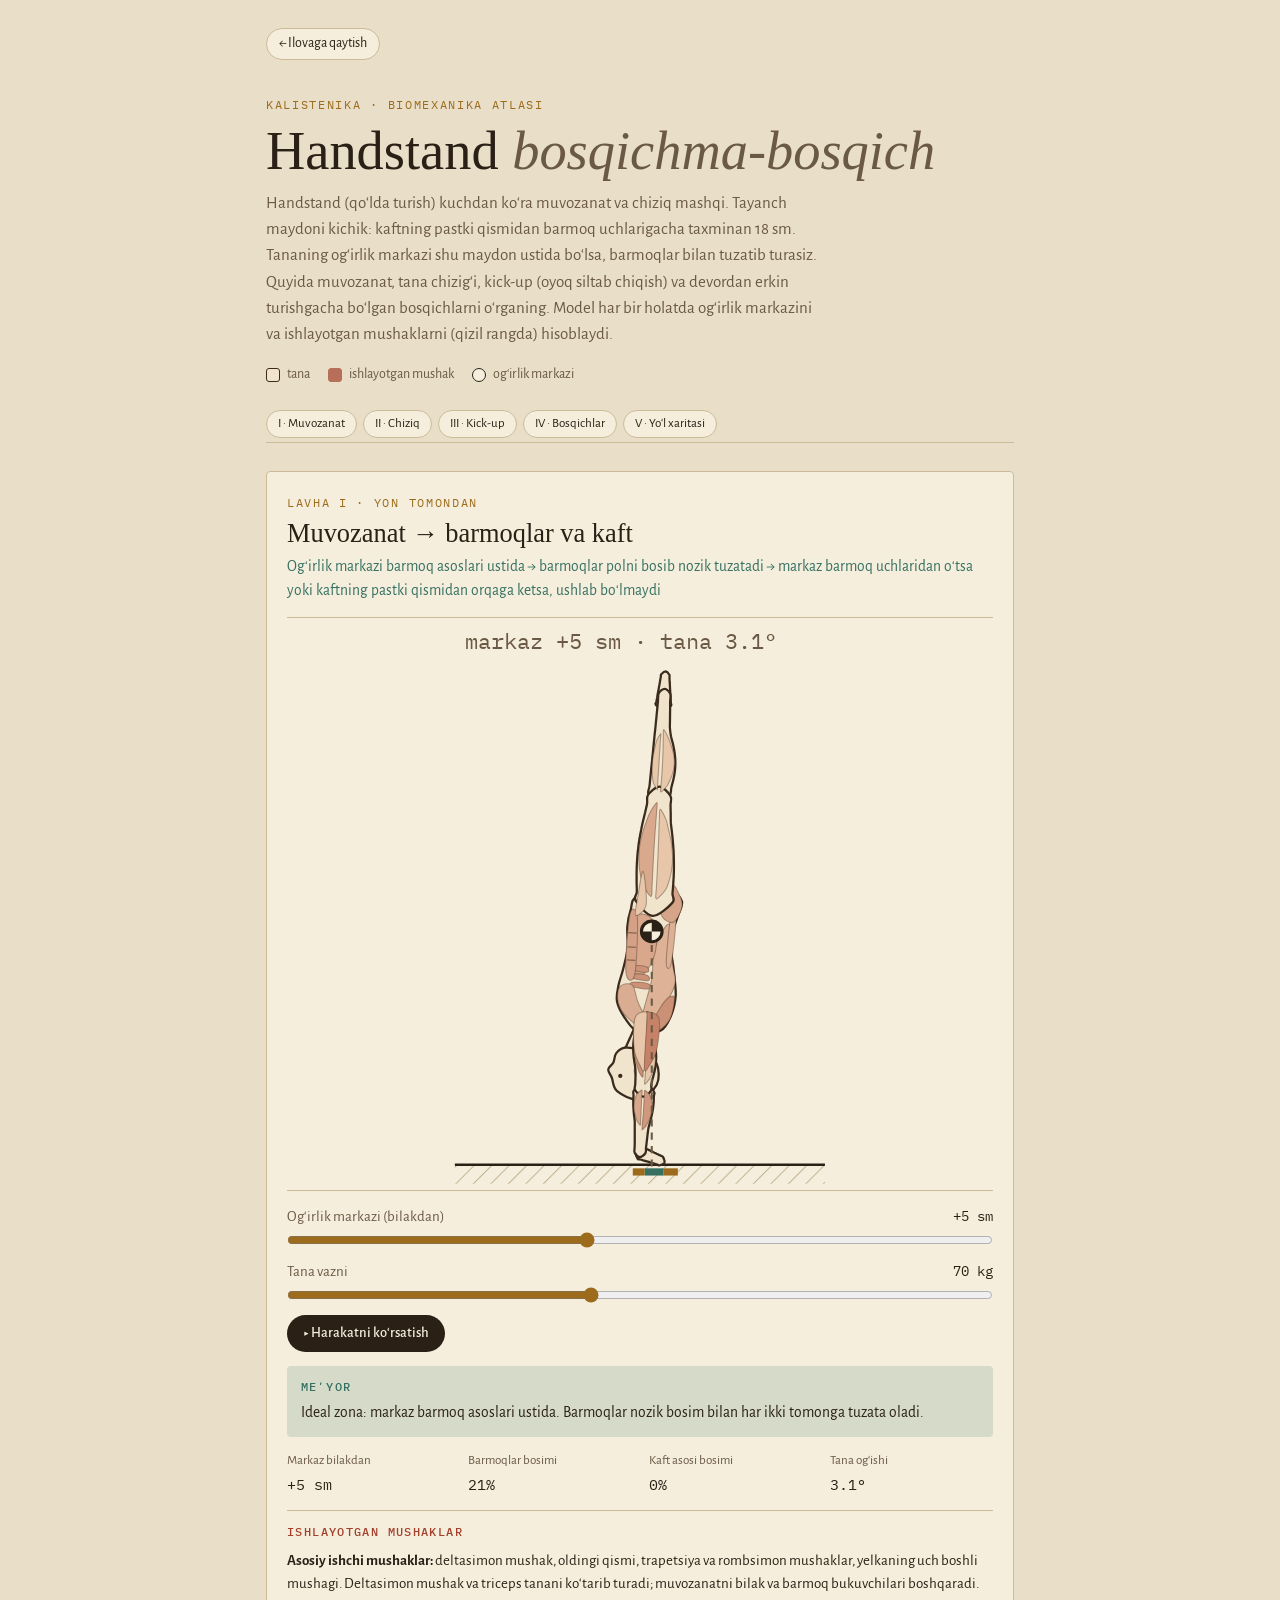
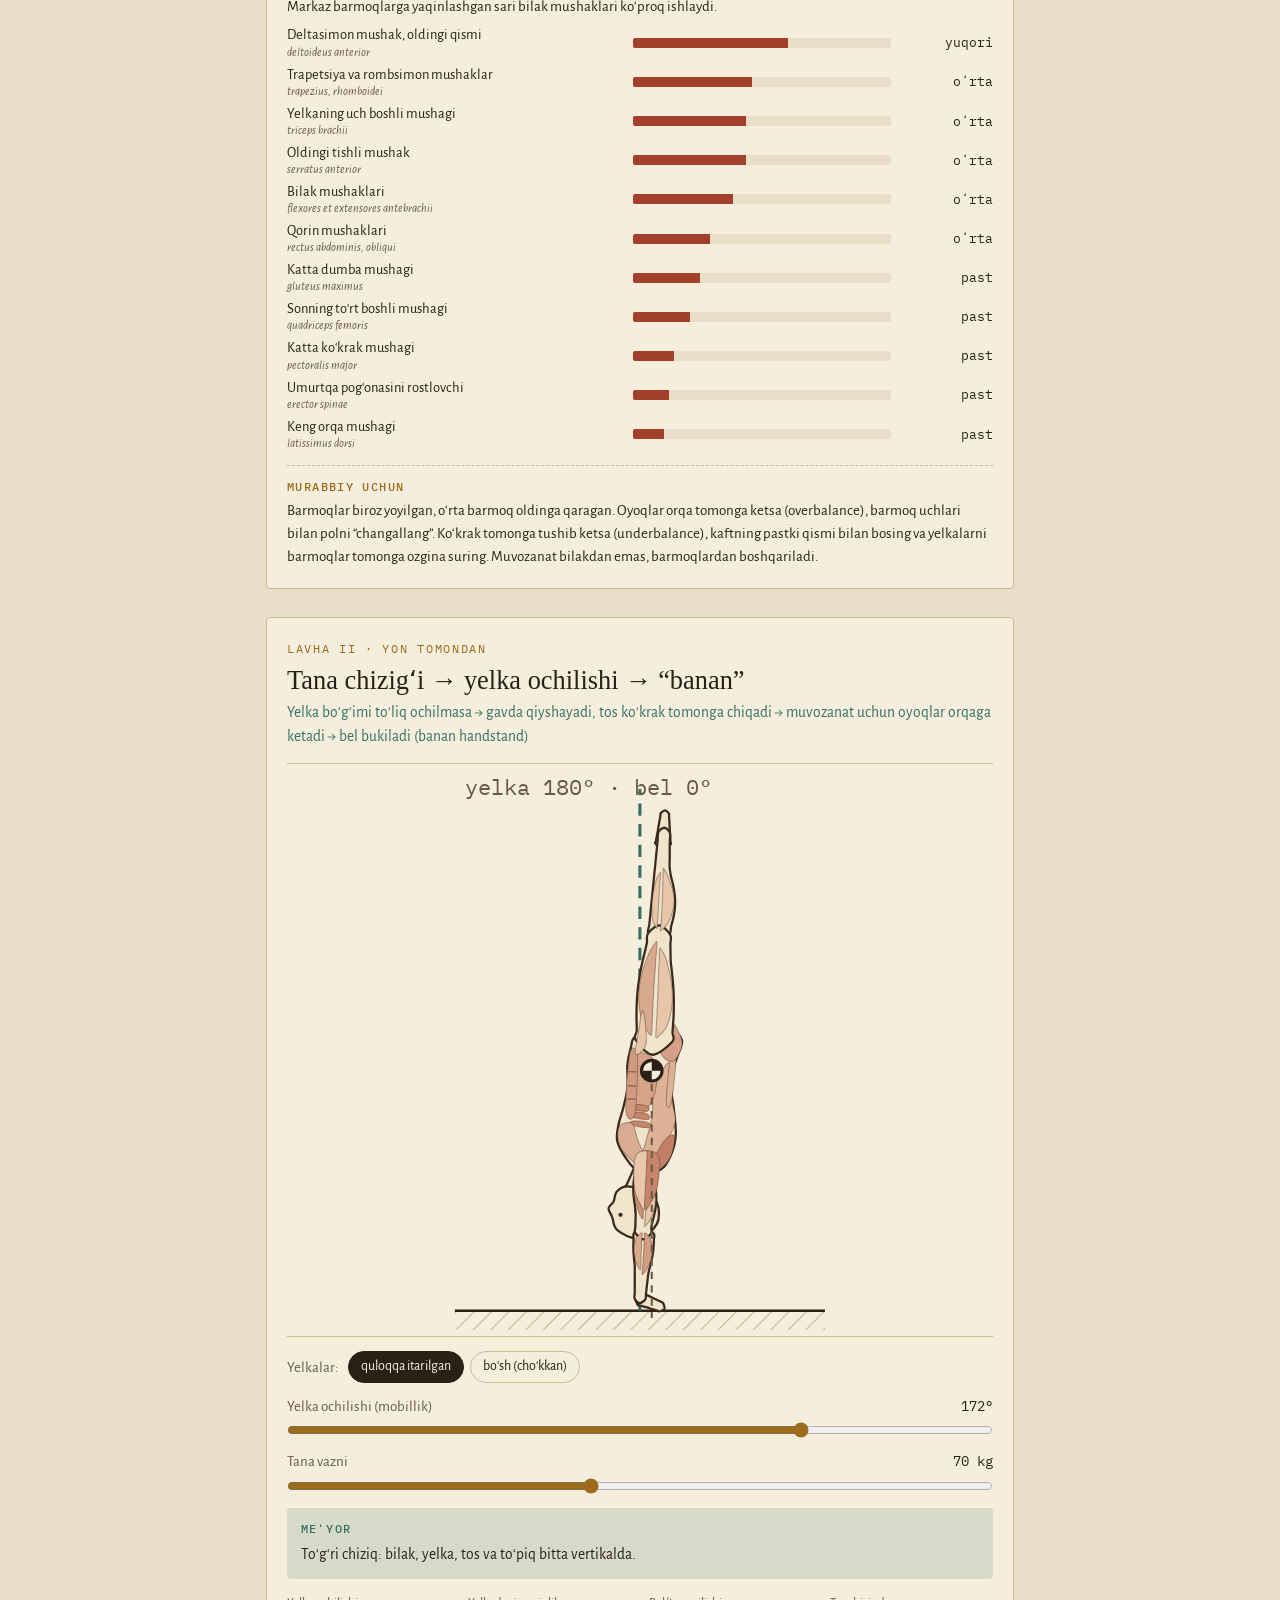
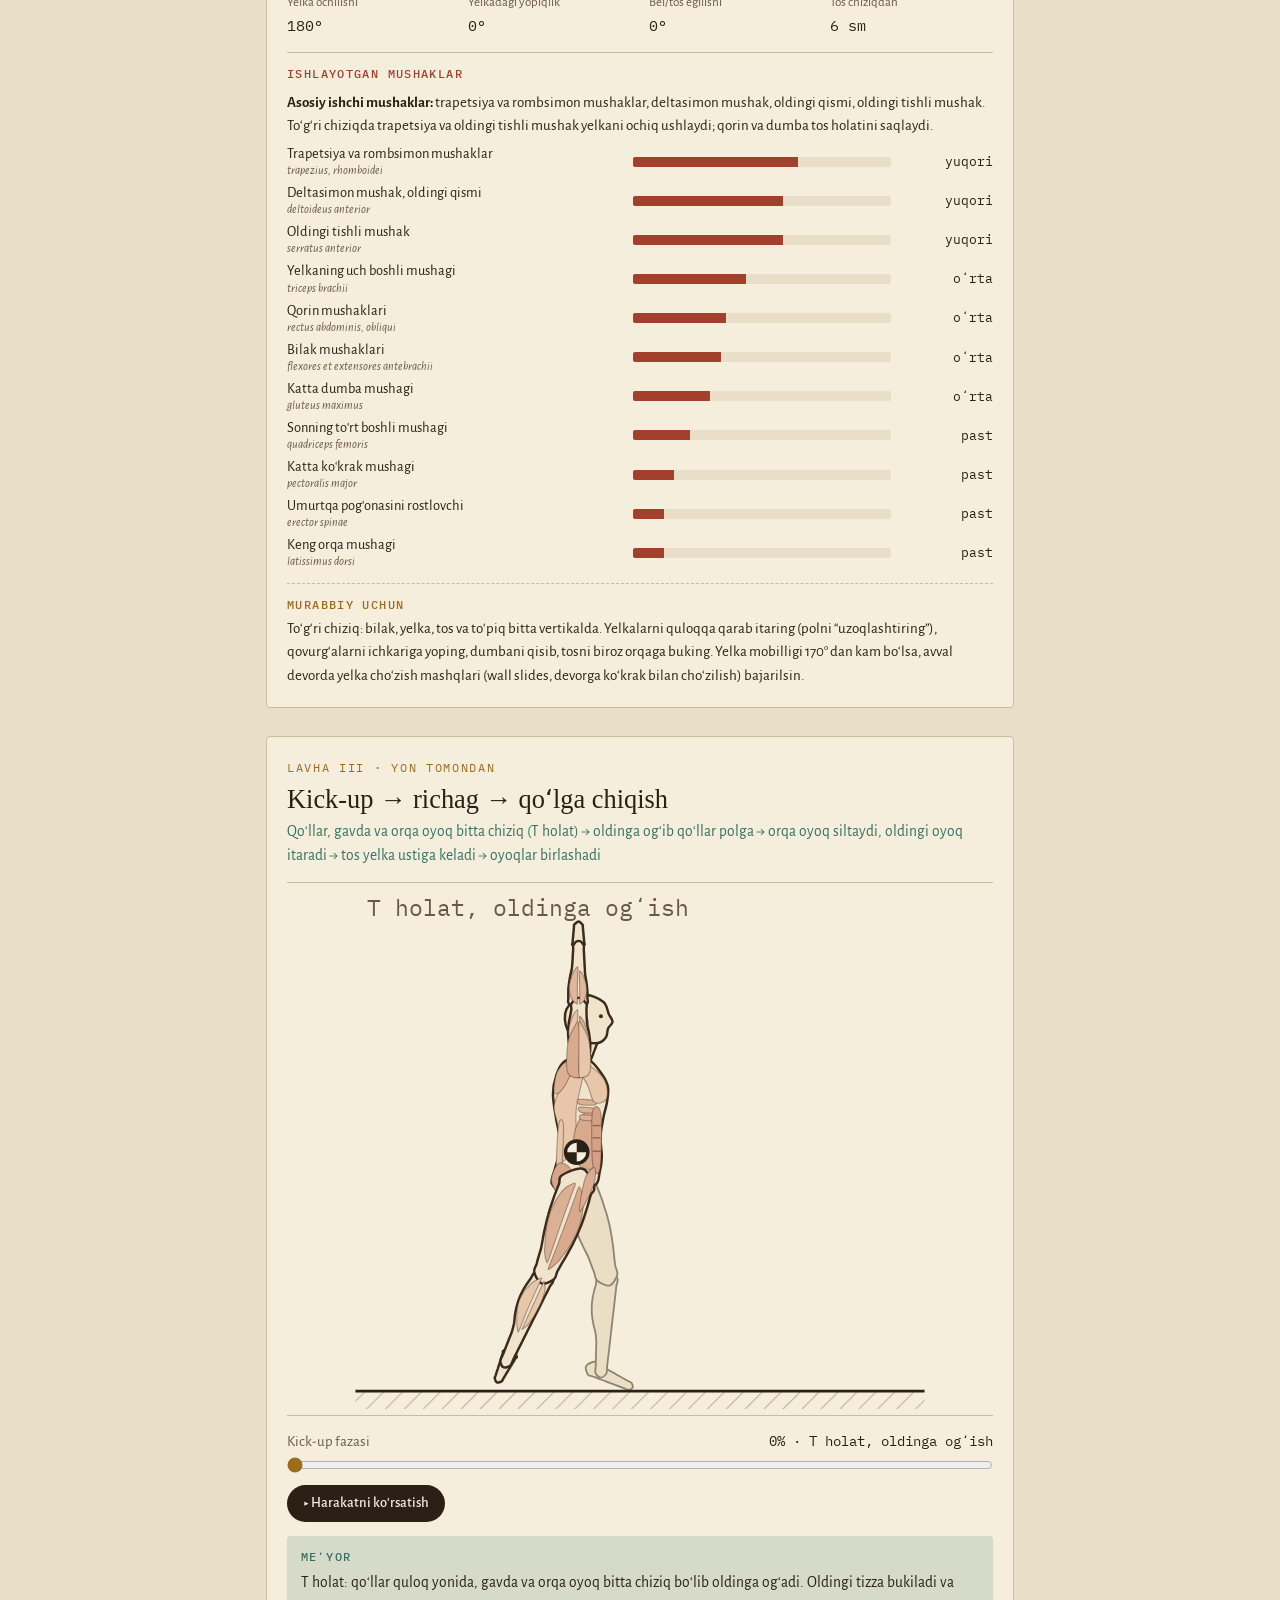
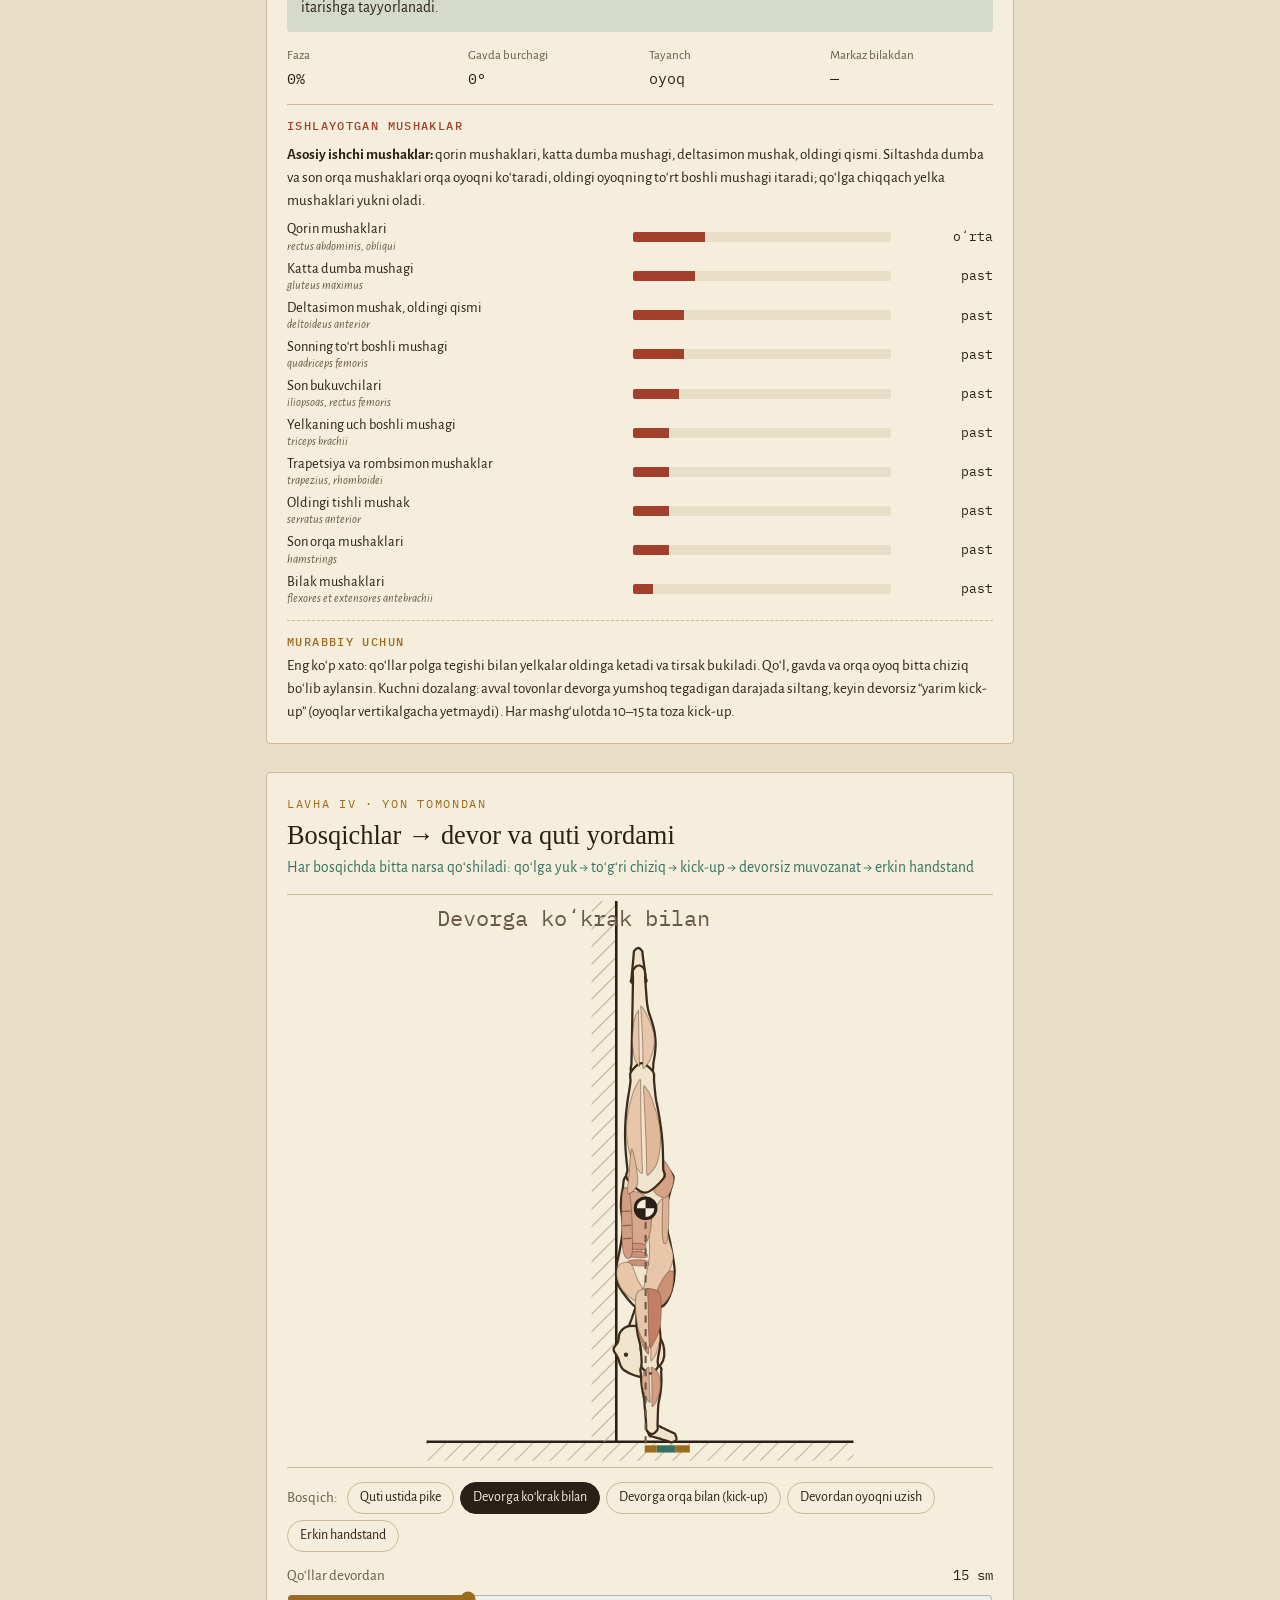
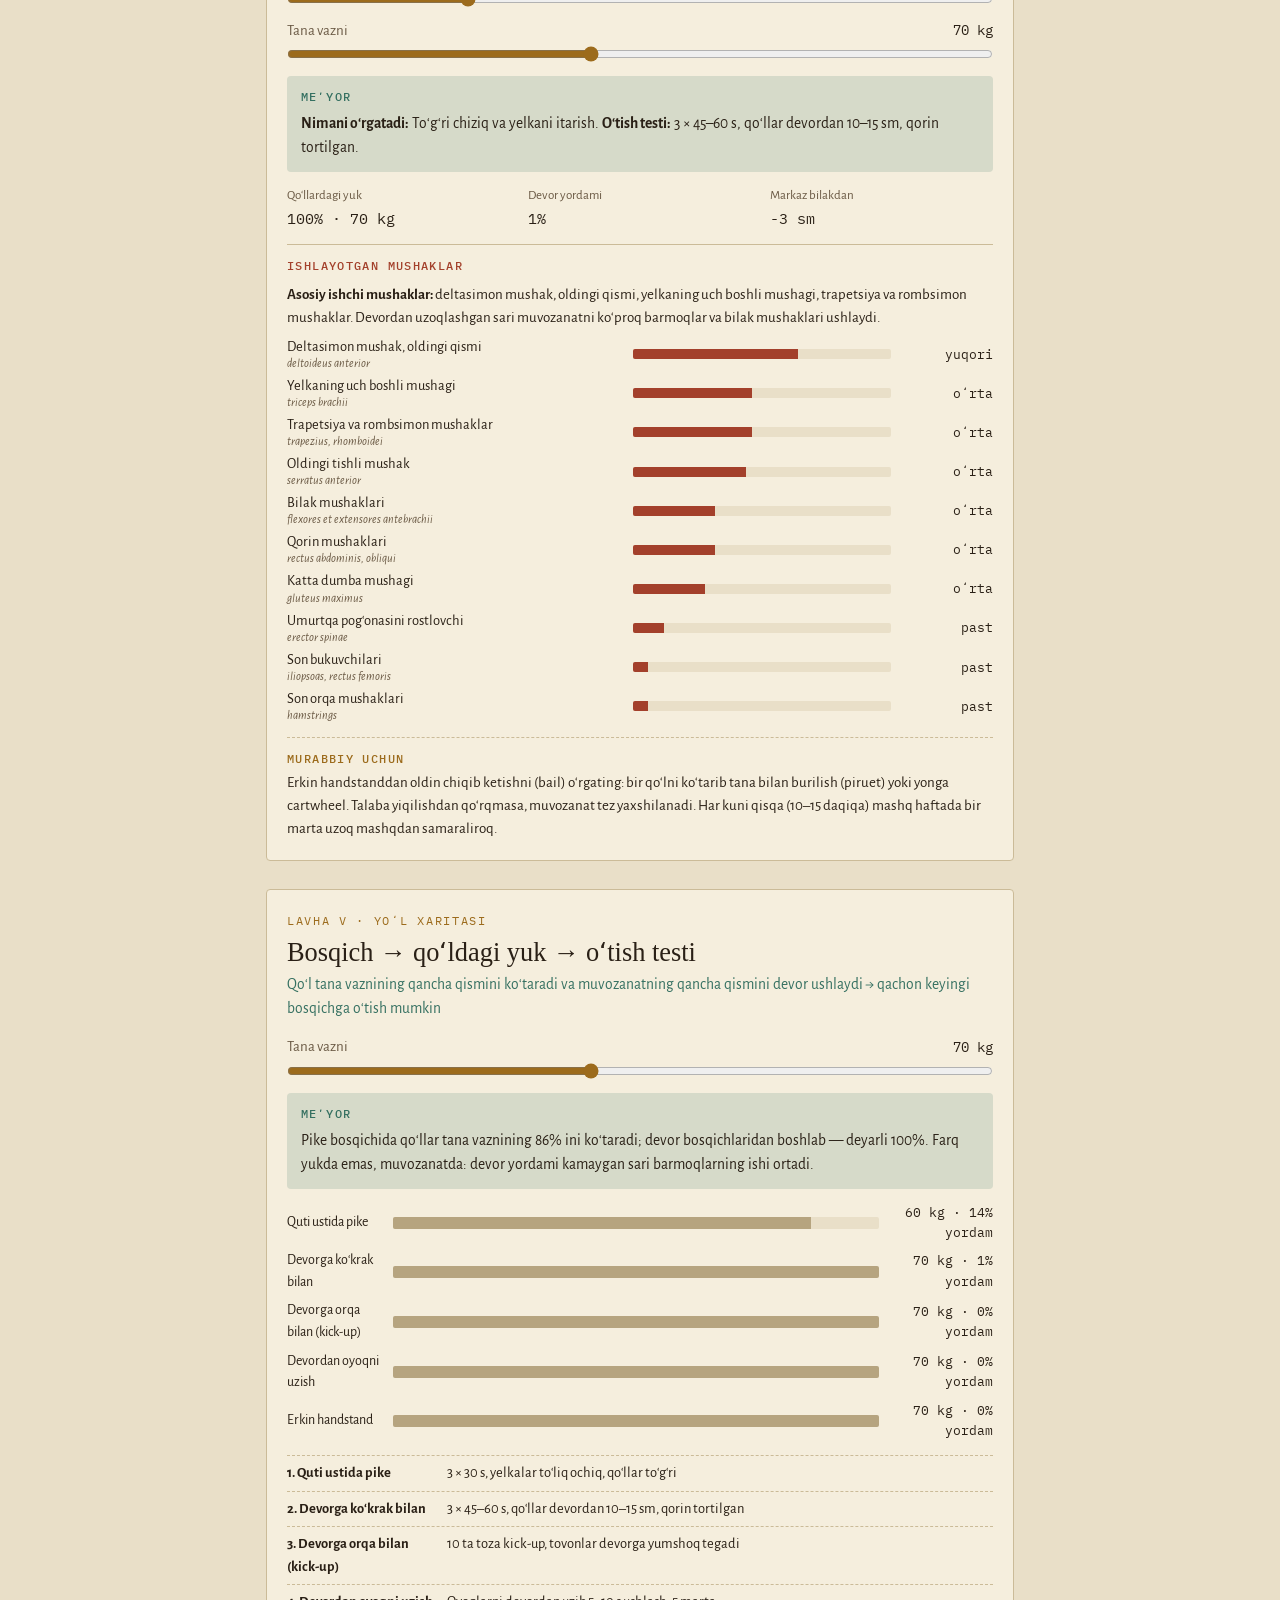
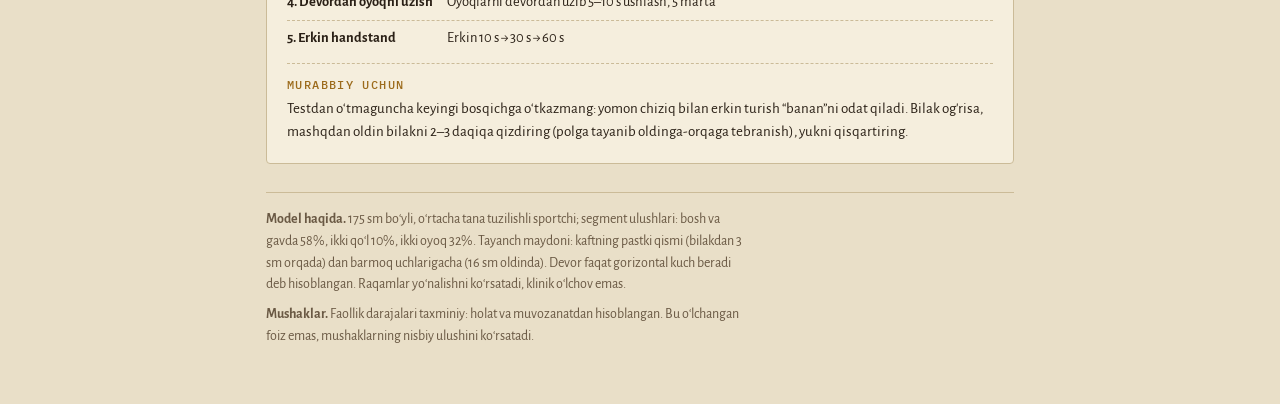
==== technique/handstand.html @ b465be97 "Texnika: handstand step-by-step atlas with kick-up card Co-Authored-By: Claude Opus 5.5 <noreply@ant" ====
<!doctype html>
<html lang="uz">
<head>
<meta charset="utf-8">
<meta name="viewport" content="width=device-width, initial-scale=1, viewport-fit=cover">
<script>try{var t=localStorage.getItem('cc-theme');if(t==='light'||t==='dark')document.documentElement.setAttribute('data-theme',t);}catch(e){}</script>
<style>:root{color-scheme:light}body{margin:0;font:14px system-ui,sans-serif}img{max-width:100%}[hidden]{display:none!important}
.backlink{align-self:flex-start;font-size:14px;color:var(--ink);text-decoration:none;border:1px solid var(--rule);border-radius:999px;padding:4px 12px;background:var(--plate)}
.backlink:focus-visible{outline:2px solid var(--ochre);outline-offset:2px}</style>
<title>Handstand Bosqichma-bosqich</title>
<meta name="claude:viewport-fit-sides" content="cover">
<link rel="preconnect" href="https://fonts.googleapis.com">
<link rel="preconnect" href="https://fonts.gstatic.com" crossorigin>
<link rel="stylesheet" href="https://fonts.googleapis.com/css2?family=IM+Fell+English:ital@0;1&family=Alegreya+Sans:ital,wght@0,400;0,500;0,700;1,400&family=IBM+Plex+Mono:wght@400;500&display=swap">
<style>
/* Layout: a single column of numbered anatomical plates (atlas "lavha"), each = figure + sliders + verdict + coach note */
:root{
  --paper:#e9dfc8; --plate:#f5eedd; --ink:#2a2016; --ink-soft:#6a5944; --rule:#cbbb98;
  --bone:#f4ead3; --bone-line:#3a2b1c; --rust:#a3402b; --rust-wash:rgba(163,64,43,.15);
  --verd:#357061; --verd-wash:rgba(53,112,97,.16); --ochre:#9c6b1c; --ochre-wash:rgba(156,107,28,.15);
  --hatch:#b6a47f;
  --f-display:"IM Fell English", Georgia, "Times New Roman", serif;
  --f-body:"Alegreya Sans", "Segoe UI", system-ui, sans-serif;
  --f-mono:"IBM Plex Mono", ui-monospace, Menlo, monospace;
}
@media (prefers-color-scheme: dark){:root:not([data-theme="light"]){
  --paper:#1b1610; --plate:#262017; --ink:#efe4cc; --ink-soft:#b2a183; --rule:#463a2a;
  --bone:#e8dcc1; --bone-line:#120d08; --rust:#de7a5e; --rust-wash:rgba(222,122,94,.17);
  --verd:#6fb9a1; --verd-wash:rgba(111,185,161,.15); --ochre:#d9a54c; --ochre-wash:rgba(217,165,76,.15);
  --hatch:#5a4c38; color-scheme:dark }}
:root[data-theme="dark"]{
  --paper:#1b1610; --plate:#262017; --ink:#efe4cc; --ink-soft:#b2a183; --rule:#463a2a;
  --bone:#e8dcc1; --bone-line:#120d08; --rust:#de7a5e; --rust-wash:rgba(222,122,94,.17);
  --verd:#6fb9a1; --verd-wash:rgba(111,185,161,.15); --ochre:#d9a54c; --ochre-wash:rgba(217,165,76,.15);
  --hatch:#5a4c38; color-scheme:dark }

*{box-sizing:border-box}
body{background:var(--paper);color:var(--ink);font-family:var(--f-body);font-size:17px;line-height:1.55}
.wrap{max-width:780px;margin:0 auto;padding-block:28px 56px;
  padding-left:max(16px, env(safe-area-inset-left, 0px));padding-right:max(16px, env(safe-area-inset-right, 0px));
  display:flex;flex-direction:column;gap:28px}
header{display:flex;flex-direction:column;gap:10px;padding-block:8px 4px;border-bottom:1px solid var(--rule)}
.eyebrow{font-family:var(--f-mono);font-size:12px;letter-spacing:.14em;text-transform:uppercase;color:var(--ochre)}
h1{font-family:var(--f-display);font-weight:400;font-size:clamp(2.3rem,7vw,3.4rem);line-height:1.02;margin:0;text-wrap:balance}
h1 em{font-style:italic;color:var(--ink-soft)}
.lead{margin:0;max-width:62ch;color:var(--ink-soft)}
.legend{display:flex;flex-wrap:wrap;gap:8px 18px;font-size:14px;color:var(--ink-soft);padding-block:6px 14px}
.legend span{display:inline-flex;align-items:center;gap:7px}
.sw{width:14px;height:14px;border-radius:3px;border:1px solid var(--bone-line);display:inline-block}
.toc{display:flex;flex-wrap:wrap;gap:6px}
.toc a{font-size:13px;color:var(--ink);text-decoration:none;border:1px solid var(--rule);border-radius:999px;padding:3px 11px;background:var(--plate)}
.toc a:hover,.toc a:focus-visible{border-color:var(--ink)}

.plate{background:var(--plate);border:1px solid var(--rule);border-radius:4px;padding:22px 20px 20px;display:flex;flex-direction:column;gap:14px;scroll-margin-top:16px}
.plate-head{display:flex;flex-direction:column;gap:6px}
.num{font-family:var(--f-mono);font-size:12px;letter-spacing:.14em;text-transform:uppercase;color:var(--ochre)}
h2{font-family:var(--f-display);font-weight:400;font-size:1.65rem;line-height:1.15;margin:0;text-wrap:balance}
.chain{margin:0;color:var(--verd);font-size:15.5px}
.fig{border-top:1px solid var(--rule);border-bottom:1px solid var(--rule);padding-block:6px;overflow:hidden}
.fig svg{display:block;width:100%;height:auto}
.ctls{display:flex;flex-direction:column;gap:12px}
.ctl{display:grid;grid-template-columns:minmax(0,1fr) auto;gap:2px 12px;align-items:center}
.ctl label{font-size:15px;color:var(--ink-soft)}
.ctl output{font-family:var(--f-mono);font-size:13.5px;font-variant-numeric:tabular-nums;text-align:right;color:var(--ink)}
.ctl input{grid-column:1 / -1;width:100%;accent-color:var(--ochre);margin:2px 0 0}
.chips{display:flex;flex-wrap:wrap;gap:6px;align-items:center}
.chips .cap{font-size:15px;color:var(--ink-soft);margin-right:4px}
.chip{font:inherit;font-size:14px;color:var(--ink);background:transparent;border:1px solid var(--rule);border-radius:999px;padding:4px 12px;cursor:pointer}
.chip[aria-pressed="true"]{background:var(--ink);color:var(--plate);border-color:var(--ink)}
.chip:focus-visible,.play:focus-visible,input:focus-visible{outline:2px solid var(--ochre);outline-offset:2px}
.play{font:inherit;font-size:14.5px;font-weight:500;align-self:flex-start;background:var(--ink);color:var(--plate);border:0;border-radius:999px;padding:7px 16px;cursor:pointer}
.verdict{border-radius:4px;padding:12px 14px;font-size:15.5px;display:flex;flex-direction:column;gap:6px}
.verdict .tag{font-family:var(--f-mono);font-size:11.5px;letter-spacing:.12em;text-transform:uppercase;font-weight:500}
.verdict p{margin:0}
.verdict ul{margin:0;padding-left:18px;display:flex;flex-direction:column;gap:4px}
.v-ok{background:var(--verd-wash)} .v-ok .tag{color:var(--verd)}
.v-warn{background:var(--ochre-wash)} .v-warn .tag{color:var(--ochre)}
.v-bad{background:var(--rust-wash)} .v-bad .tag{color:var(--rust)}
.reads{display:grid;grid-template-columns:repeat(auto-fit,minmax(150px,1fr));gap:10px 18px;margin:0}
.reads div{display:flex;flex-direction:column;gap:1px;min-width:0}
.reads dt{font-size:13px;color:var(--ink-soft)}
.reads dd{margin:0;font-family:var(--f-mono);font-size:15px;font-variant-numeric:tabular-nums}
.coach{margin:0;font-size:15px;border-top:1px dashed var(--rule);padding-top:12px;color:var(--ink)}
.coach b{font-family:var(--f-mono);font-size:11.5px;letter-spacing:.12em;text-transform:uppercase;color:var(--ochre);font-weight:500;display:block;margin-bottom:3px}
.bars{display:flex;flex-direction:column;gap:7px}
.bar{display:grid;grid-template-columns:96px minmax(0,1fr) 104px;gap:10px;align-items:center;font-size:14px}
.bar .track{height:12px;background:var(--paper);border-radius:2px;overflow:hidden}
.bar .fill{height:100%;background:var(--hatch)}
.bar.on .fill{background:var(--ochre)}
.bar.on{font-weight:700}
.bar .kg{font-family:var(--f-mono);font-size:13px;text-align:right;font-variant-numeric:tabular-nums}
footer{font-size:14px;color:var(--ink-soft);display:flex;flex-direction:column;gap:8px;border-top:1px solid var(--rule);padding-top:16px}
footer p{margin:0;max-width:68ch}
footer a{color:var(--ink)}

/* svg classes */
.bo{stroke:var(--bone-line);stroke-linecap:round;fill:none}
.bf{stroke:var(--bone);stroke-linecap:round;fill:none}
.bfill{fill:var(--bone);stroke:var(--bone-line);stroke-width:2.5}
.jt{fill:var(--bone);stroke:var(--bone-line);stroke-width:2.5}
.hl{stroke:var(--hatch);stroke-width:2}
.gl{stroke:var(--ink);stroke-width:2.5}
.boxr{fill:var(--plate);stroke:var(--ink);stroke-width:2.5}
.lbl{fill:var(--ink-soft);font-family:var(--f-mono);font-size:21px}
.lbl-s{fill:var(--ink-soft);font-family:var(--f-mono);font-size:17px}
.lbl-b{fill:var(--ink);font-family:var(--f-mono);font-size:22px;font-weight:500}
.t-ok{fill:var(--verd)} .t-warn{fill:var(--ochre)} .t-bad{fill:var(--rust)}
.z-ok{fill:var(--verd-wash)} .z-warn{fill:var(--ochre-wash)} .z-bad{fill:var(--rust-wash)}
.s-ok{stroke:var(--verd)} .s-warn{stroke:var(--ochre)} .s-bad{stroke:var(--rust)}
.dash{stroke:var(--ink-soft);stroke-width:2;stroke-dasharray:7 6;fill:none}
.ideal{stroke:var(--verd);stroke-width:3;stroke-dasharray:12 8;fill:none}
.arm{stroke:var(--rust);stroke-width:6;stroke-linecap:round}
.force{stroke:var(--ochre);stroke-width:4;fill:none}
.forcehead{fill:var(--ochre)}
.socket{fill:var(--bone-line)}
.rib{stroke:var(--bone-line);stroke-width:2;fill:none}
.wing{fill:var(--rust-wash);stroke:var(--rust);stroke-width:3}
@media (max-width:480px){ body{font-size:16px} .plate{padding:18px 14px 16px} .bar{grid-template-columns:82px minmax(0,1fr) 96px} }
@media (prefers-reduced-motion: reduce){ *{scroll-behavior:auto} }

.musc{display:flex;flex-direction:column;gap:8px;border-top:1px solid var(--rule);padding-top:12px}
.musc h3{margin:0;font-family:var(--f-mono);font-size:11.5px;letter-spacing:.12em;text-transform:uppercase;color:var(--rust);font-weight:500}
.mnote{margin:0;font-size:15px}
.mlist{display:flex;flex-direction:column;gap:6px}
.mrow{display:grid;grid-template-columns:minmax(0,1.3fr) minmax(0,1fr) 92px;gap:10px;align-items:center;font-size:14.5px}
.mrow .mn{min-width:0;line-height:1.25}
.mrow .mn i{display:block;font-size:12px;color:var(--ink-soft)}
.mrow .track{height:10px;background:var(--paper);border-radius:2px;overflow:hidden}
.mrow .fill{display:block;height:100%;background:var(--rust);transition:width .15s}
.mrow .lv{font-family:var(--f-mono);font-size:12.5px;text-align:right}
.mus{fill:var(--rust)}
@media (max-width:480px){.mrow{grid-template-columns:minmax(0,1fr) 70px;}.mrow .lv{grid-column:2;grid-row:1}.mrow .track{grid-column:1 / -1}}
.btn-s{font:inherit;font-size:14px;align-self:flex-start;background:transparent;color:var(--ink);border:1px solid var(--ink);border-radius:999px;padding:5px 14px;cursor:pointer}
.btn-s:focus-visible{outline:2px solid var(--ochre);outline-offset:2px}
.com{fill:var(--plate);stroke:var(--ink);stroke-width:3}
.base-ok{fill:var(--verd-wash);stroke:var(--verd);stroke-width:2}
:root{--skin:#f1e4cc;--skin-far:#e2d1b2;--mus:#e7c6a9;--af-line:#3a2b1c}
@media (prefers-color-scheme: dark){:root:not([data-theme="light"]){--skin:#5b4a39;--skin-far:#43372b;--mus:#7b5d48;--af-line:#e3d4b6}}
:root[data-theme="dark"]{--skin:#5b4a39;--skin-far:#43372b;--mus:#7b5d48;--af-line:#e3d4b6}
.af-skin{fill:var(--skin);stroke:var(--af-line);stroke-width:2.2;stroke-linejoin:round}
.af-far{fill:var(--skin-far);stroke:var(--af-line);stroke-width:1.6;stroke-linejoin:round}
.af-mus{fill:var(--mus);stroke:var(--af-line);stroke-width:1;stroke-opacity:.4;stroke-linejoin:round}
.af-hot{fill:var(--rust);stroke:none;pointer-events:none}
.af-detail{stroke:var(--af-line);stroke-width:1.2;stroke-opacity:.5;fill:none}
.af-detail-fill{fill:var(--af-line)}
.ctl[hidden]{display:none!important}
</style>

</head>
<body>
<div class="wrap">
<a class="backlink" href="../#technique">← Ilovaga qaytish</a>
<header>
  <div class="eyebrow">Kalistenika · Biomexanika atlasi</div>
  <h1>Handstand <em>bosqichma-bosqich</em></h1>
  <p class="lead">Handstand (qoʻlda turish) kuchdan koʻra muvozanat va chiziq mashqi. Tayanch maydoni kichik: kaftning pastki qismidan barmoq uchlarigacha taxminan 18 sm. Tananing ogʻirlik markazi shu maydon ustida boʻlsa, barmoqlar bilan tuzatib turasiz. Quyida muvozanat, tana chizigʻi, kick-up (oyoq siltab chiqish) va devordan erkin turishgacha boʻlgan bosqichlarni oʻrganing. Model har bir holatda ogʻirlik markazini va ishlayotgan mushaklarni (qizil rangda) hisoblaydi.</p>
  <div class="legend">
    <span><i class="sw" style="background:var(--skin);border-color:var(--af-line)"></i>tana</span>
    <span><i class="sw" style="background:var(--rust);opacity:.7;border-color:var(--rust)"></i>ishlayotgan mushak</span>
    <span><i class="sw" style="background:var(--plate);border-color:var(--ink);border-radius:50%"></i>ogʻirlik markazi</span>
  </div>
  <nav class="toc" aria-label="Lavhalar">
    <a href="#lavha-1">I · Muvozanat</a><a href="#lavha-2">II · Chiziq</a><a href="#lavha-3">III · Kick-up</a><a href="#lavha-4">IV · Bosqichlar</a><a href="#lavha-5">V · Yoʻl xaritasi</a>
  </nav>
</header>

<section class="plate" id="lavha-1">
  <div class="plate-head"><div class="num">Lavha I · yon tomondan</div>
    <h2>Muvozanat → barmoqlar va kaft</h2>
    <p class="chain">Ogʻirlik markazi barmoq asoslari ustida → barmoqlar polni bosib nozik tuzatadi → markaz barmoq uchlaridan oʻtsa yoki kaftning pastki qismidan orqaga ketsa, ushlab boʻlmaydi</p></div>
  <div class="fig"></div><div class="ctls"></div><div class="verdict"></div><dl class="reads"></dl><div class="musc"></div>
  <p class="coach"><b>Murabbiy uchun</b>Barmoqlar biroz yoyilgan, oʻrta barmoq oldinga qaragan. Oyoqlar orqa tomonga ketsa (overbalance), barmoq uchlari bilan polni “changallang”. Koʻkrak tomonga tushib ketsa (underbalance), kaftning pastki qismi bilan bosing va yelkalarni barmoqlar tomonga ozgina suring. Muvozanat bilakdan emas, barmoqlardan boshqariladi.</p>
</section>

<section class="plate" id="lavha-2">
  <div class="plate-head"><div class="num">Lavha II · yon tomondan</div>
    <h2>Tana chizigʻi → yelka ochilishi → “banan”</h2>
    <p class="chain">Yelka boʻgʻimi toʻliq ochilmasa → gavda qiyshayadi, tos koʻkrak tomonga chiqadi → muvozanat uchun oyoqlar orqaga ketadi → bel bukiladi (banan handstand)</p></div>
  <div class="fig"></div><div class="ctls"></div><div class="verdict"></div><dl class="reads"></dl><div class="musc"></div>
  <p class="coach"><b>Murabbiy uchun</b>Toʻgʻri chiziq: bilak, yelka, tos va toʻpiq bitta vertikalda. Yelkalarni quloqqa qarab itaring (polni “uzoqlashtiring”), qovurgʻalarni ichkariga yoping, dumbani qisib, tosni biroz orqaga buking. Yelka mobilligi 170° dan kam boʻlsa, avval devorda yelka choʻzish mashqlari (wall slides, devorga koʻkrak bilan choʻzilish) bajarilsin.</p>
</section>

<section class="plate" id="lavha-3">
  <div class="plate-head"><div class="num">Lavha III · yon tomondan</div>
    <h2>Kick-up → richag → qoʻlga chiqish</h2>
    <p class="chain">Qoʻllar, gavda va orqa oyoq bitta chiziq (T holat) → oldinga ogʻib qoʻllar polga → orqa oyoq siltaydi, oldingi oyoq itaradi → tos yelka ustiga keladi → oyoqlar birlashadi</p></div>
  <div class="fig"></div><div class="ctls"></div><div class="verdict"></div><dl class="reads"></dl><div class="musc"></div>
  <p class="coach"><b>Murabbiy uchun</b>Eng koʻp xato: qoʻllar polga tegishi bilan yelkalar oldinga ketadi va tirsak bukiladi. Qoʻl, gavda va orqa oyoq bitta chiziq boʻlib aylansin. Kuchni dozalang: avval tovonlar devorga yumshoq tegadigan darajada siltang, keyin devorsiz “yarim kick-up” (oyoqlar vertikalgacha yetmaydi). Har mashgʻulotda 10–15 ta toza kick-up.</p>
</section>

<section class="plate" id="lavha-4">
  <div class="plate-head"><div class="num">Lavha IV · yon tomondan</div>
    <h2>Bosqichlar → devor va quti yordami</h2>
    <p class="chain">Har bosqichda bitta narsa qoʻshiladi: qoʻlga yuk → toʻgʻri chiziq → kick-up → devorsiz muvozanat → erkin handstand</p></div>
  <div class="fig"></div><div class="ctls"></div><div class="verdict"></div><dl class="reads"></dl><div class="musc"></div>
  <p class="coach"><b>Murabbiy uchun</b>Erkin handstanddan oldin chiqib ketishni (bail) oʻrgating: bir qoʻlni koʻtarib tana bilan burilish (piruet) yoki yonga cartwheel. Talaba yiqilishdan qoʻrqmasa, muvozanat tez yaxshilanadi. Har kuni qisqa (10–15 daqiqa) mashq haftada bir marta uzoq mashqdan samaraliroq.</p>
</section>

<section class="plate" id="lavha-5">
  <div class="plate-head"><div class="num">Lavha V · yoʻl xaritasi</div>
    <h2>Bosqich → qoʻldagi yuk → oʻtish testi</h2>
    <p class="chain">Qoʻl tana vaznining qancha qismini koʻtaradi va muvozanatning qancha qismini devor ushlaydi → qachon keyingi bosqichga oʻtish mumkin</p></div>
  <div class="ctls"></div><div class="verdict"></div><div class="bars" aria-label="Bosqichlar boʻyicha qoʻldagi yuk"></div><div class="tests"></div>
  <p class="coach"><b>Murabbiy uchun</b>Testdan oʻtmaguncha keyingi bosqichga oʻtkazmang: yomon chiziq bilan erkin turish “banan”ni odat qiladi. Bilak og'risa, mashqdan oldin bilakni 2–3 daqiqa qizdiring (polga tayanib oldinga-orqaga tebranish), yukni qisqartiring.</p>
</section>

<footer>
  <p><b>Model haqida.</b> 175 sm boʻyli, oʻrtacha tana tuzilishli sportchi; segment ulushlari: bosh va gavda 58%, ikki qoʻl 10%, ikki oyoq 32%. Tayanch maydoni: kaftning pastki qismi (bilakdan 3 sm orqada) dan barmoq uchlarigacha (16 sm oldinda). Devor faqat gorizontal kuch beradi deb hisoblangan. Raqamlar yoʻnalishni koʻrsatadi, klinik oʻlchov emas.</p>
  <p><b>Mushaklar.</b> Faollik darajalari taxminiy: holat va muvozanatdan hisoblangan. Bu oʻlchangan foiz emas, mushaklarning nisbiy ulushini koʻrsatadi.</p>
</footer>
</div>
<style>.tests{display:flex;flex-direction:column;gap:6px;font-size:14.5px}.tests div{display:grid;grid-template-columns:150px minmax(0,1fr);gap:10px;border-top:1px dashed var(--rule);padding-top:6px}.tests b{font-weight:600}@media (max-width:520px){.tests div{grid-template-columns:1fr}}</style>

<script>
(function(){
/* Anatomical figure renderer for the technique atlas.
 * Draws a body outline with muscle shapes over it, side view or back view, as an SVG string.
 * All input points are SCREEN coordinates (px, y down); s = pixels per metre.
 * Colours come from CSS classes: af-skin, af-far, af-mus, af-line, af-hot (see the page styles).
 * act: muscle activation 0..100 by name (pec, adelt, pdelt, bic, tri, fore, lat, trap, serr,
 *      abs, glute, erect, hipf, quad, ham, calf). Missing names are drawn as resting muscle. */
(function (root) {
  const add = (a, b, k = 1) => [a[0] + b[0] * k, a[1] + b[1] * k];
  const sub = (a, b) => [a[0] - b[0], a[1] - b[1]];
  const len = (a) => Math.hypot(a[0], a[1]);
  const norm = (a) => { const l = len(a) || 1; return [a[0] / l, a[1] / l]; };
  const dot = (a, b) => a[0] * b[0] + a[1] * b[1];
  const lerp = (a, b, t) => [a[0] + (b[0] - a[0]) * t, a[1] + (b[1] - a[1]) * t];
  const r90 = (v, s) => (s > 0 ? [-v[1], v[0]] : [v[1], -v[0]]);
  const f = (p) => `${p[0].toFixed(1)},${p[1].toFixed(1)}`;
  const bump = (t, a, b) => (t <= a || t >= b ? 0 : Math.sin(Math.PI * (t - a) / (b - a)));

  // closed smooth path through points (Catmull-Rom → Bézier)
  function smooth(pts) {
    const n = pts.length; let d = `M${f(pts[0])}`;
    for (let i = 0; i < n; i++) {
      const p0 = pts[(i - 1 + n) % n], p1 = pts[i], p2 = pts[(i + 1) % n], p3 = pts[(i + 2) % n];
      const c1 = [p1[0] + (p2[0] - p0[0]) / 6, p1[1] + (p2[1] - p0[1]) / 6];
      const c2 = [p2[0] - (p3[0] - p1[0]) / 6, p2[1] - (p3[1] - p1[1]) / 6];
      d += `C${f(c1)} ${f(c2)} ${f(p2)}`;
    }
    return d + 'Z';
  }
  const hot = (v) => (v > 0 ? (0.06 + 0.74 * Math.min(100, v) / 100).toFixed(2) : 0);
  function muscle(d, v, extra = '') {
    let s = `<path class="af-mus" d="${d}"${extra}/>`;
    if (v > 0) s += `<path class="af-hot" d="${d}" fill-opacity="${hot(v)}"/>`;
    return s;
  }

  // limb: A→B with anterior/posterior width profiles (metres); ant = unit vector to the anterior side
  function limbPts(A, B, ant, wa, wp, s, capA = 0.8, capB = 0.8) {
    const d = norm(sub(B, A)), L = len(sub(B, A)), N = 12, front = [], back = [];
    for (let i = 0; i <= N; i++) {
      const t = i / N, c = add(A, d, L * t);
      front.push(add(c, ant, wa(t) * s)); back.push(add(c, ant, -wp(t) * s));
    }
    const endB = add(B, d, Math.min(wa(1), wp(1)) * s * capB), endA = add(A, d, -Math.min(wa(0), wp(0)) * s * capA);
    return [...front, endB, ...back.reverse(), endA];
  }
  // a muscle belly lying on one side of a limb between t0 and t1
  function bellyPts(A, B, ant, side, w, t0, t1, s, inner = 0.12) {
    const d = norm(sub(B, A)), L = len(sub(B, A)), N = 10, o = [], inn = [];
    for (let i = 0; i <= N; i++) {
      const t = t0 + (t1 - t0) * i / N, c = add(A, d, L * t), k = Math.sin(Math.PI * i / N);
      o.push(add(c, ant, side * w(t) * s * (0.25 + 0.68 * Math.sqrt(k))));
      inn.push(add(c, ant, side * w(t) * s * inner));
    }
    return [...o, ...inn.reverse()];
  }

  const PROF = {
    upper: { wa: (t) => 0.040 - 0.008 * t + 0.012 * bump(t, 0.3, 0.88), wp: (t) => 0.044 - 0.010 * t + 0.012 * bump(t, 0.08, 0.7) },
    fore: { wa: (t) => 0.040 - 0.017 * t + 0.010 * bump(t, -0.1, 0.6), wp: (t) => 0.036 - 0.014 * t + 0.006 * bump(t, -0.1, 0.5) },
    thigh: { wa: (t) => 0.074 - 0.028 * t + 0.016 * bump(t, 0.08, 0.9), wp: (t) => 0.080 - 0.032 * t + 0.010 * bump(t, 0.05, 0.75) },
    shank: { wa: (t) => 0.044 - 0.020 * t, wp: (t) => 0.044 - 0.020 * t + 0.024 * bump(t, 0.02, 0.62) },
    neck: { wa: () => 0.045, wp: () => 0.050 },
    hand: { wa: (t) => 0.028 - 0.008 * t, wp: (t) => 0.026 - 0.008 * t },
    foot: { wa: (t) => 0.034 - 0.016 * t, wp: (t) => 0.030 - 0.014 * t }
  };

  function limb(A, B, ant, prof, s, cls) { return `<path class="${cls}" d="${smooth(limbPts(A, B, ant, prof.wa, prof.wp, s))}"/>`; }
  const anteriorOf = (dir, sg) => r90(dir, sg);

  // ---------------- side view ----------------
  function side(o) {
    const s = o.s, act = o.act || {}, A = (k) => act[k] || 0;
    const up = norm(o.up || sub(o.sh, o.hip));
    let fr = sub(o.front, [up[0] * dot(o.front, up), up[1] * dot(o.front, up)]); fr = norm(fr);
    // rotation sign that turns "down the body" into "front": used for every limb's anterior side
    const sg = dot(r90([-up[0], -up[1]], 1), fr) > 0 ? 1 : -1;
    const T = (a, b) => add(lerp(o.hip, o.sh, a), fr, b * s);
    let g = '';

    const legSet = (kn, an, toe, cls, withMus) => {
      let out = '';
      const tA = anteriorOf(norm(sub(kn, o.hip)), sg), sA = anteriorOf(norm(sub(an, kn)), sg);
      const heel = add(an, norm(sub(an, toe)), 0.05 * s);
      out += limb(heel, toe, anteriorOf(norm(sub(toe, heel)), sg), PROF.foot, s, cls);
      out += limb(kn, an, sA, PROF.shank, s, cls);
      out += limb(o.hip, kn, tA, PROF.thigh, s, cls);
      if (withMus) {
        out += muscle(smooth(bellyPts(o.hip, kn, tA, 1, PROF.thigh.wa, 0.06, 0.92, s)), A('quad'));
        out += muscle(smooth(bellyPts(o.hip, kn, tA, -1, PROF.thigh.wp, 0.04, 0.86, s)), A('ham'));
        out += muscle(smooth(bellyPts(kn, an, sA, -1, PROF.shank.wp, 0.04, 0.64, s)), A('calf'));
        out += muscle(smooth(bellyPts(kn, an, sA, 1, PROF.shank.wa, 0.06, 0.6, s, 0.2)), 0);
      }
      return out;
    };
    const armSet = (sh, el, wr, hand, cls, withMus) => {
      let out = '';
      const uA = anteriorOf(norm(sub(el, sh)), sg), fA = anteriorOf(norm(sub(wr, el)), sg);
      out += limb(wr, hand, anteriorOf(norm(sub(hand, wr)), sg), PROF.hand, s, cls);
      out += limb(el, wr, fA, PROF.fore, s, cls);
      out += limb(sh, el, uA, PROF.upper, s, cls);
      if (withMus) {
        out += muscle(smooth(bellyPts(sh, el, uA, 1, PROF.upper.wa, 0.22, 0.9, s)), A('bic'));
        out += muscle(smooth(bellyPts(sh, el, uA, -1, PROF.upper.wp, 0.08, 0.8, s)), A('tri'));
        out += muscle(smooth(bellyPts(el, wr, fA, 1, PROF.fore.wa, 0.0, 0.62, s)), A('fore'));
        out += muscle(smooth(bellyPts(el, wr, fA, -1, PROF.fore.wp, 0.0, 0.55, s)), A('fore') * 0.6);
      }
      return out;
    };

    // far side limbs first, dimmed
    (o.legs2 || []).forEach((L) => { g += `<g opacity=".55">${legSet(L.kn, L.an, L.toe, 'af-far', false)}</g>`; });
    if (o.arm2) g += `<g opacity=".55">${armSet(o.arm2.sh, o.arm2.el, o.arm2.wr, o.arm2.hand, 'af-far', false)}</g>`;

    // trunk
    const back = [[-0.10, -0.06], [-0.02, -0.12], [0.12, -0.105], [0.32, -0.08], [0.55, -0.10], [0.78, -0.115], [0.95, -0.10], [1.08, -0.06]];
    const front = [[1.10, 0.035], [1.0, 0.09], [0.86, 0.13], [0.72, 0.128], [0.58, 0.112], [0.40, 0.098], [0.22, 0.104], [0.08, 0.094], [-0.04, 0.07]];
    // neck + head (behind the trunk outline edge)
    const headUp = norm(o.headUp || up);
    let hf = sub(fr, [headUp[0] * dot(fr, headUp), headUp[1] * dot(fr, headUp)]); hf = norm(hf);
    const neckBase = T(1.03, -0.01), headBase = add(o.head, headUp, -0.075 * s);
    g += limb(neckBase, headBase, anteriorOf(norm(sub(headBase, neckBase)), sg), PROF.neck, s, 'af-skin');
    g += `<path class="af-skin" d="${smooth([...back, ...front].map(([a, b]) => T(a, b)))}"/>`;
    // trunk muscles
    const upperArmPt = (t, sideK) => { const uA = anteriorOf(norm(sub(o.el, o.sh)), sg); return add(lerp(o.sh, o.el, t), uA, sideK * 0.03 * s); };
    g += muscle(smooth([[0.18, -0.072], [0.50, -0.094], [0.74, -0.102]].map(([a, b]) => T(a, b)).concat([upperArmPt(0.2, -1), T(0.66, -0.01), T(0.40, -0.015)])), A('lat'));
    g += muscle(smooth([[0.06, -0.10], [0.50, -0.090], [0.50, -0.068], [0.08, -0.078]].map(([a, b]) => T(a, b))), A('erect'));
    g += muscle(smooth([[0.80, -0.11], [0.97, -0.098], [1.07, -0.056], [1.01, -0.03], [0.90, -0.05], [0.80, -0.085]].map(([a, b]) => T(a, b))), A('trap'));
    g += muscle(smooth([[0.14, 0.078], [0.55, 0.088], [0.62, 0.03], [0.42, -0.02], [0.16, -0.005]].map(([a, b]) => T(a, b))), A('abs') * 0.75);
    [[0.71, 0.0], [0.64, 0.005], [0.57, 0.01]].forEach(([a, b]) => { g += muscle(smooth([[a + 0.025, b], [a + 0.01, b + 0.075], [a - 0.025, b + 0.07], [a - 0.02, b + 0.005]].map(([x, y]) => T(x, y))), A('serr')); });
    g += muscle(smooth([[0.62, 0.062], [0.60, 0.100], [0.12, 0.096], [0.14, 0.064]].map(([a, b]) => T(a, b))), A('abs'));
    [0.50, 0.39, 0.27].forEach((a) => { const p = T(a, 0.063), q = T(a, 0.099); g += `<line class="af-detail" x1="${p[0]}" y1="${p[1]}" x2="${q[0]}" y2="${q[1]}"/>`; });
    g += muscle(smooth([[0.98, 0.086], [0.86, 0.125], [0.73, 0.122], [0.71, 0.07], [0.86, 0.04]].map(([a, b]) => T(a, b)).concat([upperArmPt(0.22, 1)])), A('pec'));
    // glute + hip flexor connect trunk to thigh
    const tA = anteriorOf(norm(sub(o.kn, o.hip)), sg), thighPt = (t, k) => add(lerp(o.hip, o.kn, t), tA, k * s);
    g += muscle(smooth([T(0.16, -0.09), T(0.02, -0.122), T(-0.10, -0.10), thighPt(0.16, -0.075), T(-0.02, -0.03), T(0.12, -0.04)]), A('glute'));

    // near leg, on top of the trunk
    g += legSet(o.kn, o.an, o.toe, 'af-skin', true);
    g += muscle(smooth([T(0.12, 0.072), T(-0.04, 0.066), thighPt(0.28, 0.05), T(0.03, 0.03)]), A('hipf'));

    // head
    const H = o.head, hp = (u, v) => add(add(H, headUp, u * s), hf, v * s);
    g += `<path class="af-skin" d="${smooth([hp(0.115, -0.02), hp(0.085, 0.07), hp(0.03, 0.095), hp(-0.005, 0.112), hp(-0.035, 0.092), hp(-0.075, 0.082), hp(-0.10, 0.045), hp(-0.09, -0.02), hp(-0.04, -0.09), hp(0.05, -0.095)])}"/>`;
    const eye = hp(0.02, 0.06), ear = hp(-0.005, -0.012);
    g += `<circle class="af-detail-fill" cx="${eye[0]}" cy="${eye[1]}" r="${0.009 * s}"/><ellipse class="af-detail" cx="${ear[0]}" cy="${ear[1]}" rx="${0.014 * s}" ry="${0.022 * s}"/>`;

    // near arm on top, then the deltoid cap over the shoulder
    g += armSet(o.sh, o.el, o.wr, o.hand, 'af-skin', true);
    const ud = norm(sub(o.el, o.sh)), uA = anteriorOf(ud, sg);
    const delt = (sideK) => smooth([add(o.sh, ud, -0.035 * s), add(add(o.sh, ud, -0.01 * s), uA, sideK * 0.05 * s), add(add(o.sh, ud, 0.12 * s), uA, sideK * 0.048 * s), add(add(o.sh, ud, 0.19 * s), uA, sideK * 0.02 * s), add(o.sh, ud, 0.2 * s), add(o.sh, ud, 0.0)]);
    g += muscle(delt(-1), A('pdelt')) + muscle(delt(1), A('adelt'));
    return `<g class="af">${g}</g>`;
  }

  // ---------------- back view (viewer behind the athlete) ----------------
  function back(o) {
    const s = o.s, act = o.act || {}, A = (k) => act[k] || 0;
    const mid = lerp(o.shL, o.shR, 0.5), up = norm(sub(mid, o.hipC)), right = norm(sub(o.shR, o.shL));
    const T = (a, b) => add(lerp(o.hipC, mid, a), right, b * s); // a along trunk, b across (+ = athlete's right side on screen right)
    let g = '';
    const legB = (hip, kn, an, sideK) => {
      const out = norm(r90(norm(sub(kn, hip)), 1)), lat = dot(out, right) * sideK > 0 ? out : [-out[0], -out[1]];
      const thigh = { wa: (t) => 0.075 - 0.025 * t, wp: (t) => 0.072 - 0.025 * t }, shank = { wa: (t) => 0.045 - 0.02 * t + 0.012 * bump(t, 0, 0.6), wp: (t) => 0.045 - 0.02 * t + 0.012 * bump(t, 0, 0.6) };
      let q = limb(kn, an, lat, shank, s, 'af-skin') + limb(hip, kn, lat, thigh, s, 'af-skin');
      q += muscle(smooth(bellyPts(hip, kn, lat, 1, thigh.wa, 0.05, 0.9, s, -0.9)), A('ham'));
      q += muscle(smooth(bellyPts(kn, an, lat, 1, shank.wa, 0.03, 0.6, s, -0.9)), A('calf'));
      return q;
    };
    if (o.knL) g += legB(T(-0.06, -0.09), o.knL, o.anL, -1) + legB(T(-0.06, 0.09), o.knR, o.anR, 1);
    // trunk outline (V-shape)
    const W = [[1.06, 0.07], [1.0, 0.19], [0.86, 0.20], [0.66, 0.175], [0.40, 0.135], [0.22, 0.14], [0.04, 0.165], [-0.12, 0.15], [-0.16, 0.0]];
    const outline = W.map(([a, b]) => T(a, b)).concat(W.slice(0, -1).reverse().map(([a, b]) => T(a, -b)));
    // neck + head
    const neckB = T(1.04, 0), headB = add(o.head, up, -0.07 * s);
    g += limb(neckB, headB, right, PROF.neck, s, 'af-skin');
    g += `<path class="af-skin" d="${smooth(outline)}"/>`;
    g += `<ellipse class="af-skin" cx="${o.head[0]}" cy="${o.head[1]}" rx="${0.088 * s}" ry="${0.105 * s}" transform="rotate(${(Math.atan2(up[0], -up[1]) * 180 / Math.PI).toFixed(1)} ${o.head[0]} ${o.head[1]})"/>`;
    [-1, 1].forEach((k) => {
      const sh = k < 0 ? o.shL : o.shR;
      g += muscle(smooth([T(0.30, 0.02 * k), T(0.20, 0.13 * k), T(0.42, 0.135 * k), T(0.66, 0.175 * k), add(sh, sub(sh, mid), -0.25), T(0.70, 0.07 * k), T(0.45, 0.02 * k)]), A('lat'));
      g += muscle(smooth([T(1.07, 0.02 * k), T(1.0, 0.13 * k), add(sh, sub(sh, mid), -0.18), T(0.86, 0.10 * k), T(0.62, 0.02 * k)]), A('trap'));
      g += muscle(smooth([T(0.04, 0.015 * k), T(0.12, 0.13 * k), T(-0.02, 0.165 * k), T(-0.13, 0.14 * k), T(-0.12, 0.02 * k)]), A('glute'));
      g += muscle(smooth([T(0.10, 0.012 * k), T(0.55, 0.012 * k), T(0.55, 0.04 * k), T(0.10, 0.045 * k)]), A('erect'));
    });
    const sp1 = T(1.04, 0), sp2 = T(0.0, 0);
    g += `<line class="af-detail" x1="${sp1[0]}" y1="${sp1[1]}" x2="${sp2[0]}" y2="${sp2[1]}"/>`;
    // arms
    [[o.shL, o.elL, o.wrL, o.handL, -1], [o.shR, o.elR, o.wrR, o.handR, 1]].forEach(([sh, el, wr, hand, k]) => {
      const ud = norm(sub(el, sh)), out = r90(ud, 1), lat = dot(out, right) * k > 0 ? out : [-out[0], -out[1]];
      const up2 = { wa: (t) => 0.046 - 0.01 * t + 0.008 * bump(t, 0.1, 0.7), wp: (t) => 0.044 - 0.01 * t + 0.008 * bump(t, 0.1, 0.7) };
      g += limb(wr, hand, lat, PROF.hand, s, 'af-skin') + limb(el, wr, lat, PROF.fore, s, 'af-skin') + limb(sh, el, lat, up2, s, 'af-skin');
      g += muscle(smooth(bellyPts(sh, el, lat, 1, up2.wa, 0.12, 0.85, s, -0.85)), A('tri'));
      g += muscle(smooth(bellyPts(el, wr, lat, 1, PROF.fore.wa, 0.0, 0.6, s, -0.85)), A('fore'));
      g += muscle(smooth([add(sh, ud, -0.035 * s), add(add(sh, ud, 0.0), lat, 0.055 * s), add(add(sh, ud, 0.14 * s), lat, 0.045 * s), add(sh, ud, 0.2 * s), add(add(sh, ud, 0.12 * s), lat, -0.04 * s), add(add(sh, ud, 0.0), lat, -0.045 * s)]), A('pdelt'));
    });
    return `<g class="af">${g}</g>`;
  }

  root.AnatomyFig = { side, back };
})(typeof window !== 'undefined' ? window : globalThis);

/* ---------- shared helpers for the technique atlas pages ---------- */
const D2R=Math.PI/180, R2D=180/Math.PI, A=0.30, B=0.26, G9=9.81;
const clamp=(x,a,b)=>Math.max(a,Math.min(b,x)), f0=x=>Math.round(x), f1=x=>(Math.round(x*10)/10).toFixed(1);
const add=(p,v,k=1)=>({x:p.x+v.x*k,y:p.y+v.y*k}), sub=(p,q)=>({x:p.x-q.x,y:p.y-q.y}), lerp=(p,q,t)=>({x:p.x+(q.x-p.x)*t,y:p.y+(q.y-p.y)*t});
const norm=v=>{const l=Math.hypot(v.x,v.y)||1;return {x:v.x/l,y:v.y/l};}, len=v=>Math.hypot(v.x,v.y);
const dirDeg=d=>({x:Math.sin(d*D2R),y:Math.cos(d*D2R)}); // angle from vertical (up), + = toward +x
const sstep=t=>t*t*(3-2*t);
// two-link IK: from P (radius a) to Q (radius b); pick = function(candidate)->score, higher wins
function ik2(P,Q,a,b,pick){ let d=Math.hypot(Q.x-P.x,Q.y-P.y); const dd=Math.min(Math.max(d,Math.abs(a-b)+1e-4),a+b-1e-4);
  const ah={x:(Q.x-P.x)/(d||1),y:(Q.y-P.y)/(d||1)}, aa=(a*a-b*b+dd*dd)/(2*dd), r=Math.sqrt(Math.max(0,a*a-aa*aa)), C=add(P,ah,aa);
  const E1={x:C.x-ah.y*r,y:C.y+ah.x*r}, E2={x:C.x+ah.y*r,y:C.y-ah.x*r}; return pick(E1)>=pick(E2)?E1:E2; }
const angAt=(P,Q,R)=>{const a=sub(P,Q),b=sub(R,Q); return Math.acos(clamp((a.x*b.x+a.y*b.y)/(len(a)*len(b)||1),-1,1))*R2D;};
// body segment mass fractions (whole body): head+trunk 0.58, both thighs 0.20, both shanks+feet 0.12, both arms 0.10
const MUSC={
  pec:['Katta koʻkrak mushagi','pectoralis major'], adelt:['Deltasimon mushak, oldingi qismi','deltoideus anterior'],
  pdelt:['Deltasimon mushak, orqa qismi','deltoideus posterior'], bic:['Yelkaning ikki boshli mushagi','biceps brachii'],
  tri:['Yelkaning uch boshli mushagi','triceps brachii'], fore:['Bilak mushaklari','flexores et extensores antebrachii'],
  lat:['Keng orqa mushagi','latissimus dorsi'], trap:['Trapetsiya va rombsimon mushaklar','trapezius, rhomboidei'],
  serr:['Oldingi tishli mushak','serratus anterior'], abs:['Qorin mushaklari','rectus abdominis, obliqui'],
  glute:['Katta dumba mushagi','gluteus maximus'], erect:['Umurtqa pogʻonasini rostlovchi','erector spinae'],
  hipf:['Son bukuvchilari','iliopsoas, rectus femoris'], quad:['Sonning toʻrt boshli mushagi','quadriceps femoris'],
  ham:['Son orqa mushaklari','hamstrings'], calf:['Boldir mushaklari','gastrocnemius, soleus']
};
function level(x){return x<28?'past':x<52?'oʻrta':x<74?'yuqori':'juda yuqori';}
function renderMusc(el,act,lead){
  const rows=Object.entries(act).filter(([,v])=>v>=6).sort((a,b)=>b[1]-a[1]);
  const top=rows.slice(0,3).map(([k])=>MUSC[k][0].toLowerCase());
  el.innerHTML=`<h3>Ishlayotgan mushaklar</h3><p class="mnote"><b>Asosiy ishchi mushaklar:</b> ${top.join(', ')}. ${lead||''}</p><div class="mlist">${rows.map(([k,v])=>
    `<div class="mrow"><span class="mn">${MUSC[k][0]}<i>${MUSC[k][1]}</i></span><span class="track"><span class="fill" style="width:${f0(v)}%"></span></span><span class="lv">${level(v)}</span></div>`).join('')}</div>`;
}
const TAG={ok:'Meʼyor',warn:'Diqqat',bad:'Xavf'}, rank={ok:0,warn:1,bad:2};
function setVerdict(el,lvl,body){el.className='verdict v-'+lvl; el.innerHTML=`<span class="tag">${TAG[lvl]}</span>${body}`;}
function setReads(el,rows){el.innerHTML=rows.map(([k,v])=>`<div><dt>${k}</dt><dd>${v}</dd></div>`).join('');}
function combine(items){items=items.filter(Boolean); const bad=items.filter(a=>a.lvl!=='ok').sort((x,y)=>rank[y.lvl]-rank[x.lvl]);
  return {lvl:bad.length?bad[0].lvl:'ok',body:bad.length?(bad.length===1?`<p>${bad[0].txt}</p>`:`<ul>${bad.map(a=>`<li>${a.txt}</li>`).join('')}</ul>`):`<p>${items.map(a=>a.txt).join(' ')}</p>`};}
let UID=0;
function slider(root,c,val){
  const id=`s${++UID}`, d=document.createElement('div'); d.className='ctl';
  d.innerHTML=`<label for="${id}">${c.label}</label><output for="${id}"></output><input type="range" id="${id}" min="${c.min}" max="${c.max}" step="${c.step||1}" value="${val}">`;
  root.appendChild(d); const inp=d.querySelector('input'), out=d.querySelector('output'), sync=()=>{out.textContent=c.fmt(+inp.value);};
  sync(); inp.addEventListener('input',sync); inp._row=d; return inp;
}
function chips(root,label,opts,val,onPick){
  const d=document.createElement('div'); d.className='chips'; d.setAttribute('role','group'); d.setAttribute('aria-label',label);
  d.innerHTML=`<span class="cap">${label}:</span>`+opts.map(([k,t])=>`<button type="button" class="chip" data-k="${k}" aria-pressed="${k===val}">${t}</button>`).join('');
  root.appendChild(d); d.addEventListener('click',e=>{const b=e.target.closest('.chip'); if(!b) return; d.querySelectorAll('.chip').forEach(x=>x.setAttribute('aria-pressed',x===b)); onPick(b.dataset.k);});
  return d;
}
function playBtn(root,inp,cycle=2.8){
  const b=document.createElement('button'); b.type='button'; b.className='play'; b.textContent='▶ Harakatni koʻrsatish'; root.appendChild(b); let raf=0,t0=0;
  const loop=t=>{if(!t0)t0=t; const T=((t-t0)/1000)%cycle/cycle; const v=0.5-0.5*Math.cos(2*Math.PI*T); inp.value=Math.round(v*(+inp.max-+inp.min)+(+inp.min)); inp.dispatchEvent(new Event('input')); raf=requestAnimationFrame(loop);};
  b.addEventListener('click',()=>{if(raf){cancelAnimationFrame(raf);raf=0;t0=0;b.textContent='▶ Harakatni koʻrsatish';}else{b.textContent='❚❚ Toʻxtatish';raf=requestAnimationFrame(loop);}});
}
// scene: world metres → svg; fig = world points for AnatomyFig.side; extra(X,Y,P) adds overlays
function scene(o){
  const SC=o.SC||360, W=(o.x1-o.x0)*SC, H=(o.y1-o.y0)*SC, X=p=>(p.x-o.x0)*SC, Y=p=>(o.y1-p.y)*SC, P=p=>[X(p),Y(p)];
  let s=`<svg viewBox="0 0 ${W.toFixed(0)} ${H.toFixed(0)}" role="img" aria-label="${o.label||''}"${o.maxH?` style="max-height:${o.maxH}px;margin:0 auto"`:''}>`;
  s+=`<defs><pattern id="hatch" width="12" height="12" patternUnits="userSpaceOnUse" patternTransform="rotate(45)"><line x1="0" y1="0" x2="0" y2="12" class="hl"/></pattern></defs>`;
  if(o.ground!=null){const gy=Y({y:o.ground}); s+=`<rect x="0" y="${gy}" width="${W}" height="${H-gy}" fill="url(#hatch)" opacity=".8"/><line class="gl" x1="0" x2="${W}" y1="${gy}" y2="${gy}"/>`;}
  if(o.under) s+=o.under(X,Y,P,SC);
  const f=o.fig;
  if(f){ const L=(k)=>f[k]&&P(f[k]);
    s+=AnatomyFig.side({s:SC,head:L('head'),sh:L('sh'),el:L('el'),wr:L('wr'),hand:L('hand'),hip:L('hip'),kn:L('kn'),an:L('an'),toe:L('toe'),
      legs2:(f.legs2||[]).map(l=>({kn:P(l.kn),an:P(l.an),toe:P(l.toe)})), arm2:f.arm2?{sh:P(f.arm2.sh),el:P(f.arm2.el),wr:P(f.arm2.wr),hand:P(f.arm2.hand)}:null,
      up:[f.up.x,-f.up.y],front:[f.front.x,-f.front.y],headUp:f.headUp?[f.headUp.x,-f.headUp.y]:null,act:f.act||{}}); }
  if(o.over) s+=o.over(X,Y,P,SC);
  return s+'</svg>';
}
function comMark(X,Y,c){const x=X(c),y=Y(c); return `<circle class="com" cx="${x}" cy="${y}" r="10"/><path d="M${x} ${y-10} A10 10 0 0 1 ${x+10} ${y} L${x} ${y} Z M${x} ${y+10} A10 10 0 0 1 ${x-10} ${y} L${x} ${y} Z" fill="var(--ink)"/>`;}

const ARM=0.56, TR=0.50, TH=0.45, SH=0.43, W={x:0,y:0.05}, HEEL=-0.03, TIP=0.16;
const HANDF={x:0.09,y:0.015};
const ang=v=>Math.atan2(v.x,v.y)*R2D; // inverse of dirDeg
const frontOf=u=>({x:u.y,y:-u.x}); // u = hip→shoulder (trunk up); chest normal
// centre of mass from points; legs: [{H,K,An}]
function comOf(Sh,H,Wr,legs){
  const tC=lerp(Sh,H,0.42), aC=lerp(Wr,Sh,0.5);
  const lc=legs.reduce((s,l)=>({x:s.x+0.6*lerp(l.H,l.K,0.45).x+0.4*lerp(l.K,l.An,0.45).x,y:s.y+0.6*lerp(l.H,l.K,0.45).y+0.4*lerp(l.K,l.An,0.45).y}),{x:0,y:0});
  const n=legs.length; return {x:0.58*tC.x+0.10*aC.x+0.32*lc.x/n, y:0.58*tC.y+0.10*aC.y+0.32*lc.y/n};
}
function legLine(H,d,flex=0,side=1){ const K=add(H,d,TH), d2=dirDeg(ang(d)+side*flex), An=add(K,d2,SH); return {H,K,An,toe:add(An,d2,0.08)}; }
function figOf(q,act){ const u=norm(sub(q.Sh,q.H));
  return {head:add(add(q.Sh,u,0.22),frontOf(u),0.04),sh:q.Sh,el:lerp(q.Sh,q.Wr,0.53),wr:q.Wr,hand:q.hand||HANDF,hip:q.H,kn:q.L.K,an:q.L.An,toe:q.L.toe,
    legs2:q.L2?[{kn:q.L2.K,an:q.L2.An,toe:q.L2.toe}]:[],up:u,front:frontOf(u),act}; }

/* ---------- I · balance: straight body tilted about the wrists ---------- */
function balance(p){
  const pose=phi=>{ const d=dirDeg(phi), Sh=add(W,d,ARM), H=add(Sh,d,TR), L=legLine(H,d); return {Wr:W,Sh,H,L,com:comOf(Sh,H,W,[L]),phi}; };
  const tx=p.cx/100; let lo=-12,hi=12; for(let i=0;i<40;i++){const m=(lo+hi)/2; if(pose(m).com.x>tx) hi=m; else lo=m;}
  const q=pose((lo+hi)/2);
  const zone=tx<HEEL?'under':tx<0.02?'heel':tx<=0.10?'ideal':tx<=TIP?'tips':'over';
  const finger=clamp((tx-0.02)/(TIP-0.02),0,1)*100, heel=clamp((0.02-tx)/(0.02-HEEL),0,1)*100;
  return Object.assign(q,{tx,zone,finger,heel});
}
/* ---------- II · line: limited shoulder opening → banana ---------- */
function line(p){
  // closed shoulder (th<180): trunk tilts tau toward the chest; the athlete arches legs back ~1.5·tau to stack over the hands,
  // and the whole body leans about the wrists until the centre of mass sits over the finger bases
  const th=Math.min(180,p.th+(p.shrug==='yes'?8:0)), tau=180-th, e=1.5*tau, armL=ARM+(p.shrug==='yes'?0.03:0);
  const pose=phi=>{const Sh=add(W,dirDeg(phi),armL), H=add(Sh,dirDeg(phi-tau),TR), L=legLine(H,dirDeg(phi-tau+e)); return {Wr:W,Sh,H,L,com:comOf(Sh,H,W,[L]),phi};};
  let lo=-30,hi=30; for(let i=0;i<40;i++){const m=(lo+hi)/2; if(pose(m).com.x>0.05) hi=m; else lo=m;}
  return Object.assign(pose((lo+hi)/2),{th,tau,e});
}
/* ---------- III · kick-up (s: 0 standing lunge → 1 handstand) ---------- */
const PSI_L=135, F={x:-0.50,y:0.08};
function kick(s){
  let psi,H,hand,Wr,L,L2,planted;
  const front=(Hh,flexK)=>{ // front (push) leg with the foot on the floor
    const K=ik2(Hh,F,TH,SH,c=>c.x); return {H:Hh,K,An:F,toe:{x:F.x+0.13,y:0.02}}; };
  if(s<0.35){ const t=sstep(s/0.35); psi=PSI_L*t; const u=dirDeg(psi);
    H=add(F,{x:-0.10-0.15*t,y:0.86-0.14*t}); const Sh=add(H,u,TR); Wr=add(Sh,u,ARM);
    const k=clamp((0.30-Wr.y)/0.25,0,1); hand=add(Wr,dirDeg(psi+(111-psi)*k),0.09+0.005*k);
    L2=front(H); L=legLine(H,dirDeg(psi+180+20*(1-t)),4*(1-t),1); planted=true;
    return {s,psi,Sh,H,Wr,hand,L,L2,planted:true,com:comOf(Sh,H,Wr,[L,L2])};
  }
  const t=(s-0.35)/0.45, e=sstep(clamp(t,0,1)); psi=PSI_L+(180-PSI_L)*e; const u=dirDeg(psi);
  Wr=W; const Sh=add(W,{x:-u.x,y:-u.y},ARM); H=add(Sh,{x:-u.x,y:-u.y},TR);
  const lead=s<0.8?14*Math.sin(Math.PI*e):0; L=legLine(H,dirDeg(psi+180+lead));
  // push leg: foot stays down for the first 15% of the swing, then trails and straightens
  const tf=clamp(t/0.15,0,1); let P;
  if(t<0.15){ P=front(H); planted=true; }
  else { const P0=front(add(W,dirDeg(PSI_L+180),ARM+TR)); // geometry at hand contact
    const a0=ang(sub(P0.K,P0.H)), k0=ang(sub(P0.An,P0.K))-a0, g=sstep(clamp((t-0.15)/0.6,0,1));
    const a=a0+(psi+180+lead*0.3-a0)*g, kf=k0*(1-g); P=legLine(H,dirDeg(a),kf,1); planted=false; }
  return {s,psi,Sh,H,Wr,hand:HANDF,L,L2:P,planted,com:comOf(Sh,H,Wr,[L,P])};
}
/* ---------- IV · progression stages ---------- */
const ST={pike:'Quti ustida pike',chest:'Devorga koʻkrak bilan',back:'Devorga orqa bilan (kick-up)',toe:'Devordan oyoqni uzish',free:'Erkin handstand'};
const STI={
  pike:{goal:'3 × 30 s, yelkalar toʻliq ochiq, qoʻllar toʻgʻri',teach:'Qoʻllarga yuk va yelka holati'},
  chest:{goal:'3 × 45–60 s, qoʻllar devordan 10–15 sm, qorin tortilgan',teach:'Toʻgʻri chiziq va yelkani itarish'},
  back:{goal:'10 ta toza kick-up, tovonlar devorga yumshoq tegadi',teach:'Kick-up dozasi; chiqib ketish (bail)'},
  toe:{goal:'Oyoqlarni devordan uzib 5–10 s ushlash, 5 marta',teach:'Barmoqlar bilan muvozanat'},
  free:{goal:'Erkin 10 s → 30 s → 60 s',teach:'Toʻliq muvozanat va chidamlilik'}
};
function stage(p){
  const d=p.dist/100;
  if(p.st==='pike'){ const Sh={x:0,y:W.y+ARM}, H=add(Sh,{x:0,y:1},TR), ld=dirDeg(-118), L=legLine(H,ld), L2=null;
    const feet=L.An, box={x0:feet.x-0.22,x1:feet.x+0.12,y:feet.y-0.05};
    const com=comOf(Sh,H,W,[L]), hands=(com.x-feet.x)/(0-feet.x);
    return {Wr:W,Sh,H,L,L2,com,box,hands,help:1-hands,helpKind:'quti',wall:null}; }
  // wall stages: straight (or arched) body leaning onto the wall
  const tiltTo=(sign,arch)=>{ // sign −1 = wall on the chest side (−x), +1 = back side (+x)
    const pose=phi=>{const dd=dirDeg(phi), Sh=add(W,dd,ARM), H=add(Sh,dd,TR), L=legLine(H,dirDeg(phi+sign*arch)); return {Wr:W,Sh,H,L,com:comOf(Sh,H,W,[L])};};
    let lo=-25,hi=25; const wx=sign*d, f=q=>sign>0?Math.max(q.L.An.x+0.05,q.H.x+0.12,q.Sh.x+0.10):Math.min(q.L.toe.x-0.01,q.H.x-0.12,q.Sh.x-0.10);
    for(let i=0;i<40;i++){const m=(lo+hi)/2; if(f(pose(m))>wx) hi=m; else lo=m;}
    return pose((lo+hi)/2); };
  let q,wall,help;
  if(p.st==='chest'){ q=tiltTo(-1,0); wall=-d; }
  else if(p.st==='back'){ q=tiltTo(1,14); wall=d; }
  else { const pose=phi=>{const dd=dirDeg(phi), Sh=add(W,dd,ARM), H=add(Sh,dd,TR), L=legLine(H,dd); return {Wr:W,Sh,H,L,com:comOf(Sh,H,W,[L])};};
    let lo=-12,hi=12; for(let i=0;i<40;i++){const m=(lo+hi)/2; if(pose(m).com.x>0.05) hi=m; else lo=m;}
    q=pose((lo+hi)/2); wall=p.st==='toe'?Math.min(q.L.toe.x,q.H.x-0.12,q.Sh.x-0.10)-0.05:null; }
  const h=q.L.toe.y; help=wall===null||p.st==='toe'?0:Math.abs(q.com.x)/h; // horizontal wall force / body weight
  const outside=q.com.x<HEEL||q.com.x>TIP;
  return Object.assign(q,{L2:null,wall,hands:1,help,helpKind:'devor',outside});
}

function act(kind,m,p){const c=x=>clamp(x,0,100);
  const base={adelt:62,tri:44,trap:46,serr:42,fore:34,abs:30,glute:26,quad:22,erect:14,pec:16,lat:12};
  if(kind==='bal') return Object.assign(base,{fore:c(26+0.6*m.finger+0.3*m.heel),adelt:c(60+0.15*Math.abs(m.tx*100-5)),serr:44});
  if(kind==='line'){const e=Math.max(0,m.e); return Object.assign(base,{erect:c(12+1.6*e),abs:c(36-0.8*e),glute:c(30-0.5*e),trap:p.shrug==='yes'?64:32,serr:p.shrug==='yes'?58:34,adelt:c(58+0.4*m.tau)});}
  if(kind==='kick'){const s=m.s; return {adelt:c(20+50*clamp((s-0.3)/0.3,0,1)),tri:c(14+36*clamp((s-0.3)/0.3,0,1)),trap:c(14+34*clamp((s-0.35)/0.4,0,1)),serr:c(14+30*clamp((s-0.35)/0.4,0,1)),
    glute:c(s>0.3&&s<0.8?62:24),ham:c(s>0.3&&s<0.7?48:14),quad:c(m.planted&&s>0.25?66:20),abs:c(28+18*clamp((s-0.6)/0.3,0,1)),fore:c(s>0.35?36:8),hipf:s<0.3?18:10};}
  const load=m.hands; return {adelt:c(30+34*load),tri:c(24+22*load),trap:c(22+24*load),serr:c(22+22*load),fore:c(14+(p.st==='toe'||p.st==='free'?44:18)),abs:c(p.st==='pike'?18:32),glute:c(p.st==='pike'?10:p.st==='back'?18:28),erect:p.st==='back'?32:12,hipf:p.st==='pike'?24:6,ham:p.st==='pike'?18:6};
}
const CT={
  cx:{label:'Ogʻirlik markazi (bilakdan)',min:-6,max:20,fmt:v=>`${v>0?'+':''}${v} sm ${v<0?'· kaft orqasiga':v>16?'· barmoqdan tashqari':''}`},
  th:{label:'Yelka ochilishi (mobillik)',min:150,max:180,fmt:v=>`${v}°`},
  s:{label:'Kick-up fazasi',min:0,max:100,fmt:v=>v<30?`${v}% · T holat, oldinga ogʻish`:v<36?`${v}% · qoʻllar polga`:v<80?`${v}% · oyoqlar koʻtariladi`:`${v}% · handstand`},
  dist:{label:'Qoʻllar devordan',min:5,max:45,fmt:v=>`${v} sm`},
  bw:{label:'Tana vazni',min:40,max:110,fmt:v=>`${v} kg`}
};
function mount(id,st,cfg){
  const sec=document.getElementById(id), el={fig:sec.querySelector('.fig'),ct:sec.querySelector('.ctls'),ver:sec.querySelector('.verdict'),rd:sec.querySelector('.reads'),mu:sec.querySelector('.musc')};
  (cfg.chips||[]).forEach(([key,label,opts])=>chips(el.ct,label,opts,st[key],k=>{st[key]=k;upd();}));
  const inps={}; cfg.controls.forEach(k=>{const inp=slider(el.ct,CT[k],st[k]); inps[k]=inp; inp.addEventListener('input',()=>{st[k]=+inp.value;upd();});});
  if(cfg.play) playBtn(el.ct,inps[cfg.play],cfg.cycle||3);
  function upd(){ if(cfg.hide) Object.entries(inps).forEach(([k,i])=>{i._row.hidden=cfg.hide(st,k);}); const m=cfg.model(st); el.fig.innerHTML=cfg.draw(m,st); cfg.report(m,st,el);}
  upd();
}
const VIEW={SC:230,x0:-0.78,x1:0.78,y0:-0.08,y1:2.28,ground:0,maxH:560};
const handBase=(X,Y,m)=>`<line class="s-ok" stroke-width="7" x1="${X({x:0.02})}" x2="${X({x:0.10})}" y1="${Y({y:-0.03})}" y2="${Y({y:-0.03})}"/><line class="s-warn" stroke-width="7" x1="${X({x:HEEL})}" x2="${X({x:0.02})}" y1="${Y({y:-0.03})}" y2="${Y({y:-0.03})}"/><line class="s-warn" stroke-width="7" x1="${X({x:0.10})}" x2="${X({x:TIP})}" y1="${Y({y:-0.03})}" y2="${Y({y:-0.03})}"/>`;
const comLine=(X,Y,c)=>`<line class="dash" x1="${X(c)}" y1="${Y(c)}" x2="${X(c)}" y2="${Y({y:-0.03})}"/>`+comMark(X,Y,c);

// I
const ZT={under:['bad','Ogʻirlik markazi kaftdan orqada (koʻkrak tomonda): underbalance, tana tushib ketadi. Kick-up kuchini oshiring yoki yelkalarni barmoqlar tomonga suring.'],
  heel:['warn','Kaftning pastki qismida: tuzatish zaxirasi kam. Kaft asosi bilan bosing, yelkani barmoqlar tomonga ozgina suring.'],
  ideal:['ok','Ideal zona: markaz barmoq asoslari ustida. Barmoqlar nozik bosim bilan har ikki tomonga tuzata oladi.'],
  tips:['warn','Overbalance boshlanmoqda: barmoq uchlari bilan polni changallang, yelkalarni biroz orqaga (kaft tomonga) qaytaring.'],
  over:['bad','Markaz barmoq uchlaridan oʻtdi: barmoqlar ushlay olmaydi. Xavfsiz chiqib keting — piruet yoki cartwheel.']};
mount('lavha-1',{cx:5,bw:70},{controls:['cx','bw'],play:'cx',cycle:4,
  model:balance, draw:(m,p)=>scene(Object.assign({},VIEW,{label:'Handstand muvozanati',fig:figOf(m,act('bal',m,p)),
    over:(X,Y)=>handBase(X,Y,m)+comLine(X,Y,m.com)+`<text class="lbl" x="10" y="24">markaz ${m.tx>=0?'+':''}${f0(m.tx*100)} sm · tana ${f1(Math.abs(m.phi))}°</text><text class="lbl-s" x="${X({x:HEEL})-4}" y="${Y({y:-0.03})+24}" text-anchor="end">kaft</text><text class="lbl-s" x="${X({x:TIP})+4}" y="${Y({y:-0.03})+24}">barmoq</text>`})),
  report(m,p,el){const [lvl,txt]=ZT[m.zone]; setVerdict(el.ver,lvl,`<p>${txt}</p>`);
    setReads(el.rd,[['Markaz bilakdan',`${m.tx>=0?'+':''}${f0(m.tx*100)} sm`],['Barmoqlar bosimi',`${f0(m.finger)}%`],['Kaft asosi bosimi',`${f0(m.heel)}%`],['Tana ogʻishi',`${f1(Math.abs(m.phi))}°`]]);
    renderMusc(el.mu,act('bal',m,p),'Deltasimon mushak va triceps tanani koʻtarib turadi; muvozanatni bilak va barmoq bukuvchilari boshqaradi. Markaz barmoqlarga yaqinlashgan sari bilak mushaklari koʻproq ishlaydi.');}});
// II
mount('lavha-2',{th:172,shrug:'yes',bw:70},{controls:['th','bw'],chips:[['shrug','Yelkalar',[['yes','quloqqa itarilgan'],['no','boʻsh (choʻkkan)']]]],
  model:line, draw:(m,p)=>scene(Object.assign({},VIEW,{label:'Handstand chizigʻi',fig:figOf(m,act('line',m,p)),
    under:(X,Y)=>`<line class="ideal" x1="${X({x:0})}" y1="${Y({y:0})}" x2="${X({x:0})}" y2="${Y({y:2.2})}"/>`,
    over:(X,Y)=>comLine(X,Y,m.com)+`<text class="lbl" x="10" y="24">yelka ${f0(m.th)}° · bel ${f0(Math.max(0,m.e))}°</text>`})),
  report(m,p,el){const e=Math.max(0,m.e), items=[];
    if(e>15) items.push({lvl:'bad',txt:`“Banan”: tos chiziqdan ${f0(Math.abs(m.H.x)*100)} sm chiqdi, oyoqlar ${f0(e)}° orqaga ketdi. Bel umurtqalari yuklanadi, muvozanat qiyinlashadi.`});
    else if(e>6) items.push({lvl:'warn',txt:`Yengil egilish (${f0(e)}°): yelkalarni toʻliqroq oching, qorinni torting.`});
    if(p.shrug==='no') items.push({lvl:'warn',txt:'Yelkalar choʻkkan: kuraklarni yuqoriga (quloqqa) itaring — bu taxminan 8° qoʻshimcha ochilish beradi.'});
    if(p.th<165) items.push({lvl:'warn',txt:'Yelka mobilligi past: wall slides va devorga koʻkrak bilan choʻzilish mashqlarini qoʻshing.'});
    items.push({lvl:'ok',txt:'Toʻgʻri chiziq: bilak, yelka, tos va toʻpiq bitta vertikalda.'});
    const c=combine(items); setVerdict(el.ver,c.lvl,c.body);
    setReads(el.rd,[['Yelka ochilishi',`${f0(m.th)}°`],['Yelkadagi yopiqlik',`${f0(m.tau)}°`],['Bel/tos egilishi',`${f0(e)}°`],['Tos chiziqdan',`${f0(Math.abs(m.H.x)*100)} sm`]]);
    renderMusc(el.mu,act('line',m,p),m.e>12?'Banan holatda bel mushaklari yukni oladi, qorin va dumba boʻshashadi.':'Toʻgʻri chiziqda trapetsiya va oldingi tishli mushak yelkani ochiq ushlaydi; qorin va dumba tos holatini saqlaydi.');}});
// III
mount('lavha-3',{s:0},{controls:['s'],play:'s',cycle:3.4,
  model:p=>kick(p.s/100), draw:(m,p)=>scene({SC:200,x0:-1.6,x1:0.95,y0:-0.08,y1:2.25,ground:0,maxH:520,label:'Kick-up',fig:figOf(m,act('kick',m,p)),
    over:(X,Y)=>comMark(X,Y,m.com)+`<text class="lbl" x="10" y="24">${CT.s.fmt(p.s).split('· ')[1]}</text>`}),
  report(m,p,el){const s=m.s; let t,lvl='ok';
    if(s<0.3) t='T holat: qoʻllar quloq yonida, gavda va orqa oyoq bitta chiziq boʻlib oldinga ogʻadi. Oldingi tizza bukiladi va itarishga tayyorlanadi.';
    else if(s<0.4) t='Qoʻllar polga tegadi: yelkalar bilak ustidan oʻtib ketmasin, tirsaklar qulflangan.';
    else if(s<0.8) t='Orqa oyoq siltaydi, oldingi oyoq poldan itaradi. Tos yelka ustiga kelishi bilan siltashni toʻxtating.';
    else t='Handstand: oyoqlar birlashdi, markaz barmoq asoslari ustida.';
    setVerdict(el.ver,lvl,`<p>${t}</p>`);
    setReads(el.rd,[['Faza',`${f0(s*100)}%`],['Gavda burchagi',`${f0(m.psi)}°`],['Tayanch',m.planted?(s<0.35?'oyoq':'qoʻl + oyoq'):'faqat qoʻllar'],['Markaz bilakdan',s>=0.35?`${f0(m.com.x*100)} sm`:'—']]);
    renderMusc(el.mu,act('kick',m,p),'Siltashda dumba va son orqa mushaklari orqa oyoqni koʻtaradi, oldingi oyoqning toʻrt boshli mushagi itaradi; qoʻlga chiqqach yelka mushaklari yukni oladi.');}});
// IV
mount('lavha-4',{st:'chest',dist:15,bw:70},{controls:['dist','bw'],chips:[['st','Bosqich',Object.entries(ST)]],hide:(st,k)=>k==='dist'&&!(st.st==='chest'||st.st==='back'),
  model:stage, draw:(m,p)=>scene(Object.assign({},VIEW,{x0:-0.95,x1:0.85,label:ST[p.st],fig:figOf(m,act('stage',m,p)),
    under:(X,Y)=>(m.box?`<rect class="boxr" x="${X({x:m.box.x0})}" y="${Y({y:m.box.y})}" width="${(m.box.x1-m.box.x0)*230}" height="${m.box.y*230}"/>`:'')+
      (m.wall!=null?`<rect x="${p.st==='back'||m.wall>0?X({x:m.wall}):X({x:m.wall})-24}" y="${Y({y:2.3})}" width="24" height="${2.3*230}" fill="url(#hatch)" opacity="${p.st==='toe'?0.5:0.9}"/><line class="gl" x1="${X({x:m.wall})}" x2="${X({x:m.wall})}" y1="${Y({y:0})}" y2="${Y({y:2.3})}"/>`:''),
    over:(X,Y)=>handBase(X,Y,m)+comLine(X,Y,m.com)+`<text class="lbl" x="10" y="24">${ST[p.st]}</text>`})),
  report(m,p,el){const i=STI[p.st], items=[];
    if(m.outside) items.push({lvl:'warn',txt:'Markaz tayanch maydonidan tashqarida: tanani devor ushlab turibdi. Qoʻllarni devorga yaqinlashtiring.'});
    if(p.st==='back') items.push({lvl:'warn',txt:'Orqa bilan devorga turishda tana odatda “banan” boʻladi. Bu bosqich faqat kick-upni oʻrganish uchun; chiziqni koʻkrak bilan devorga turib mashq qiling.'});
    items.push({lvl:'ok',txt:`<b>Nimani oʻrgatadi:</b> ${i.teach}. <b>Oʻtish testi:</b> ${i.goal}.`});
    const c=combine(items); setVerdict(el.ver,c.lvl,c.body+(c.lvl!=='ok'?`<p><b>Oʻtish testi:</b> ${i.goal}.</p>`:''));
    setReads(el.rd,[['Qoʻllardagi yuk',`${f0(m.hands*100)}% · ${f0(m.hands*p.bw)} kg`],[m.helpKind==='quti'?'Oyoqlardagi yuk':'Devor yordami',`${f0(m.help*100)}%`],['Markaz bilakdan',`${f0(m.com.x*100)} sm`]]);
    renderMusc(el.mu,act('stage',m,p),p.st==='pike'?'Pike holatida yelka mushaklari tana vaznining katta qismini koʻtaradi, lekin muvozanat oyoqlarda.':'Devordan uzoqlashgan sari muvozanatni koʻproq barmoqlar va bilak mushaklari ushlaydi.');}});

// V · roadmap
(function(){
  const sec=document.getElementById('lavha-5'), ct=sec.querySelector('.ctls'), ver=sec.querySelector('.verdict'), bars=sec.querySelector('.bars'), tests=sec.querySelector('.tests');
  const st={bw:70}; const ib=slider(ct,CT.bw,st.bw); ib.addEventListener('input',()=>{st.bw=+ib.value;upd();});
  function upd(){const list=Object.keys(ST).map(k=>{const m=stage({st:k,dist:k==='back'?20:15,bw:st.bw}); return [ST[k],m.hands,m.help];});
    setVerdict(ver,'ok',`<p>Pike bosqichida qoʻllar tana vaznining ${f0(list[0][1]*100)}% ini koʻtaradi; devor bosqichlaridan boshlab — deyarli 100%. Farq yukda emas, muvozanatda: devor yordami kamaygan sari barmoqlarning ishi ortadi.</p>`);
    bars.innerHTML=list.map(([n,h,w])=>`<div class="bar"><span>${n}</span><span class="track"><span class="fill" style="display:block;width:${f0(h*100)}%"></span></span><span class="kg">${f0(h*st.bw)} kg · ${f0(w*100)}% yordam</span></div>`).join('');
    tests.innerHTML=Object.keys(ST).map((k,i)=>`<div><b>${i+1}. ${ST[k]}</b><span>${STI[k].goal}</span></div>`).join('');}
  upd();
})();
})();
</script>

</body>
</html>
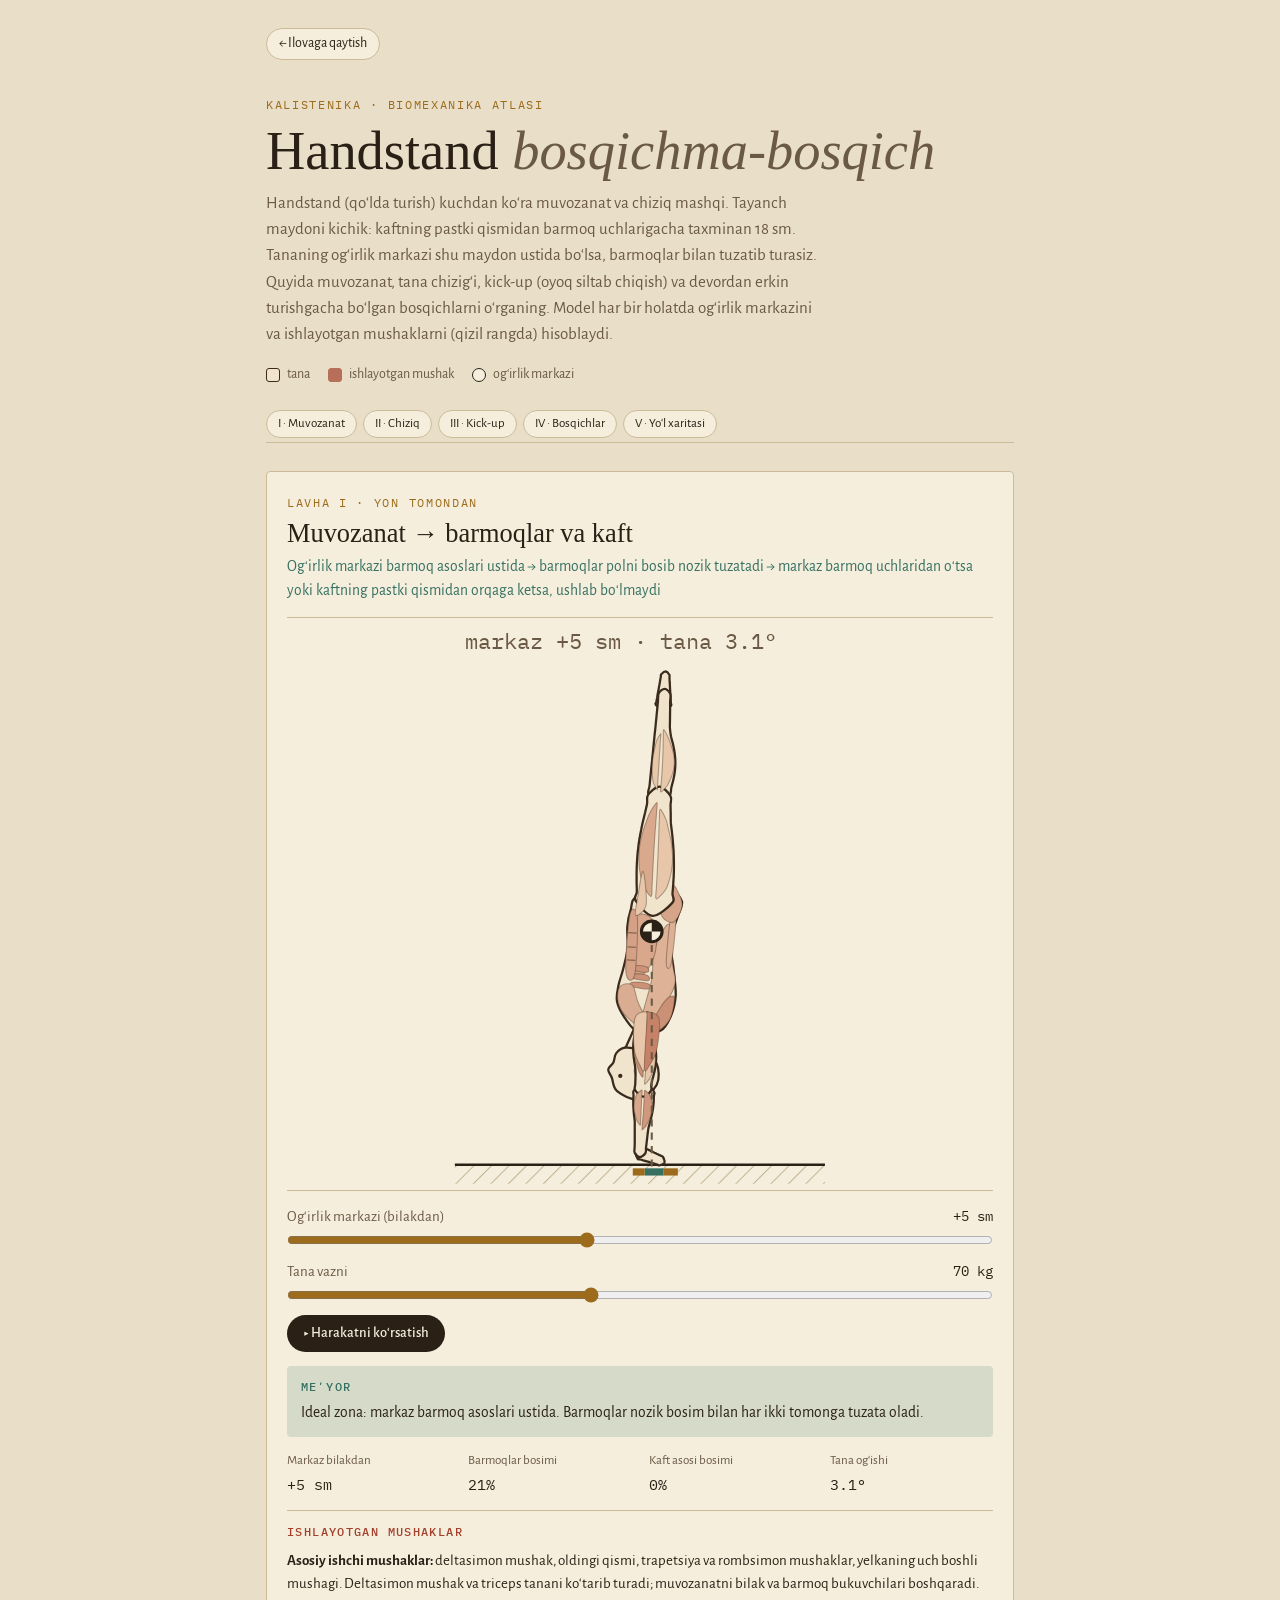
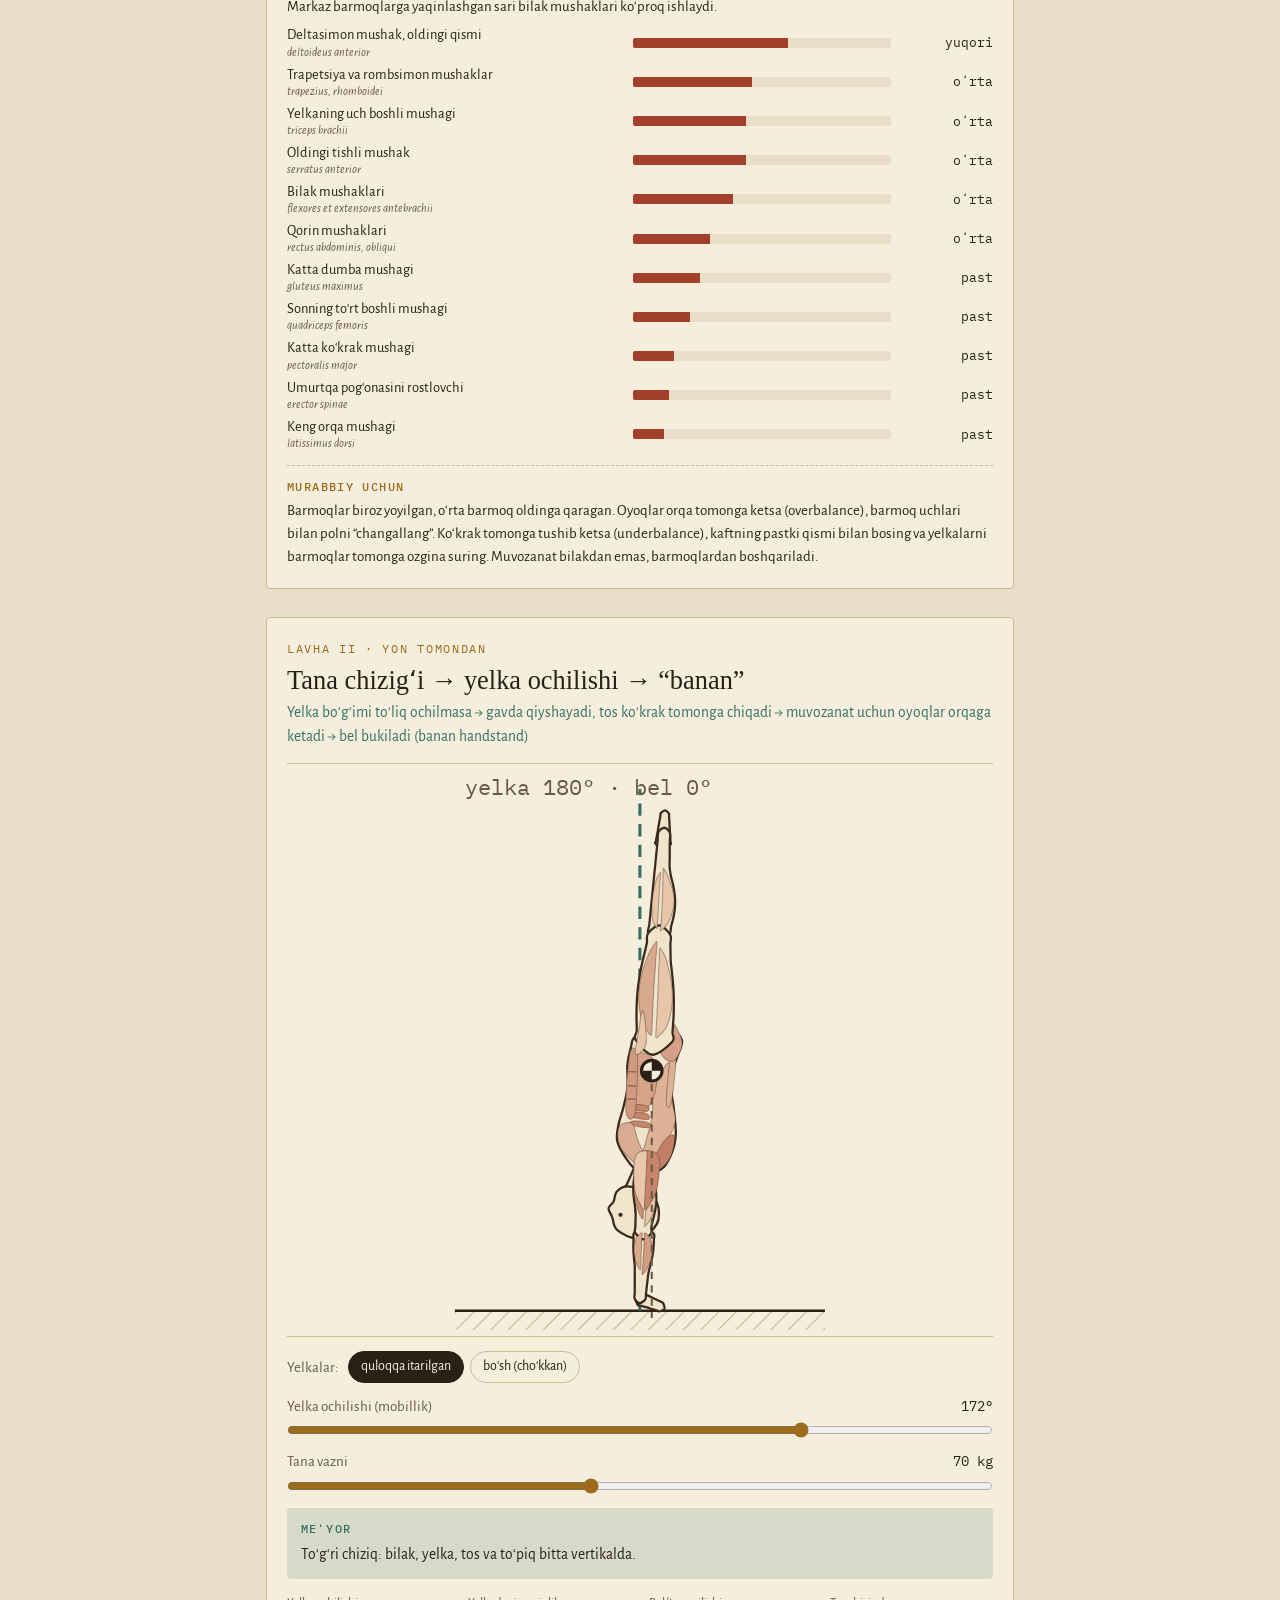
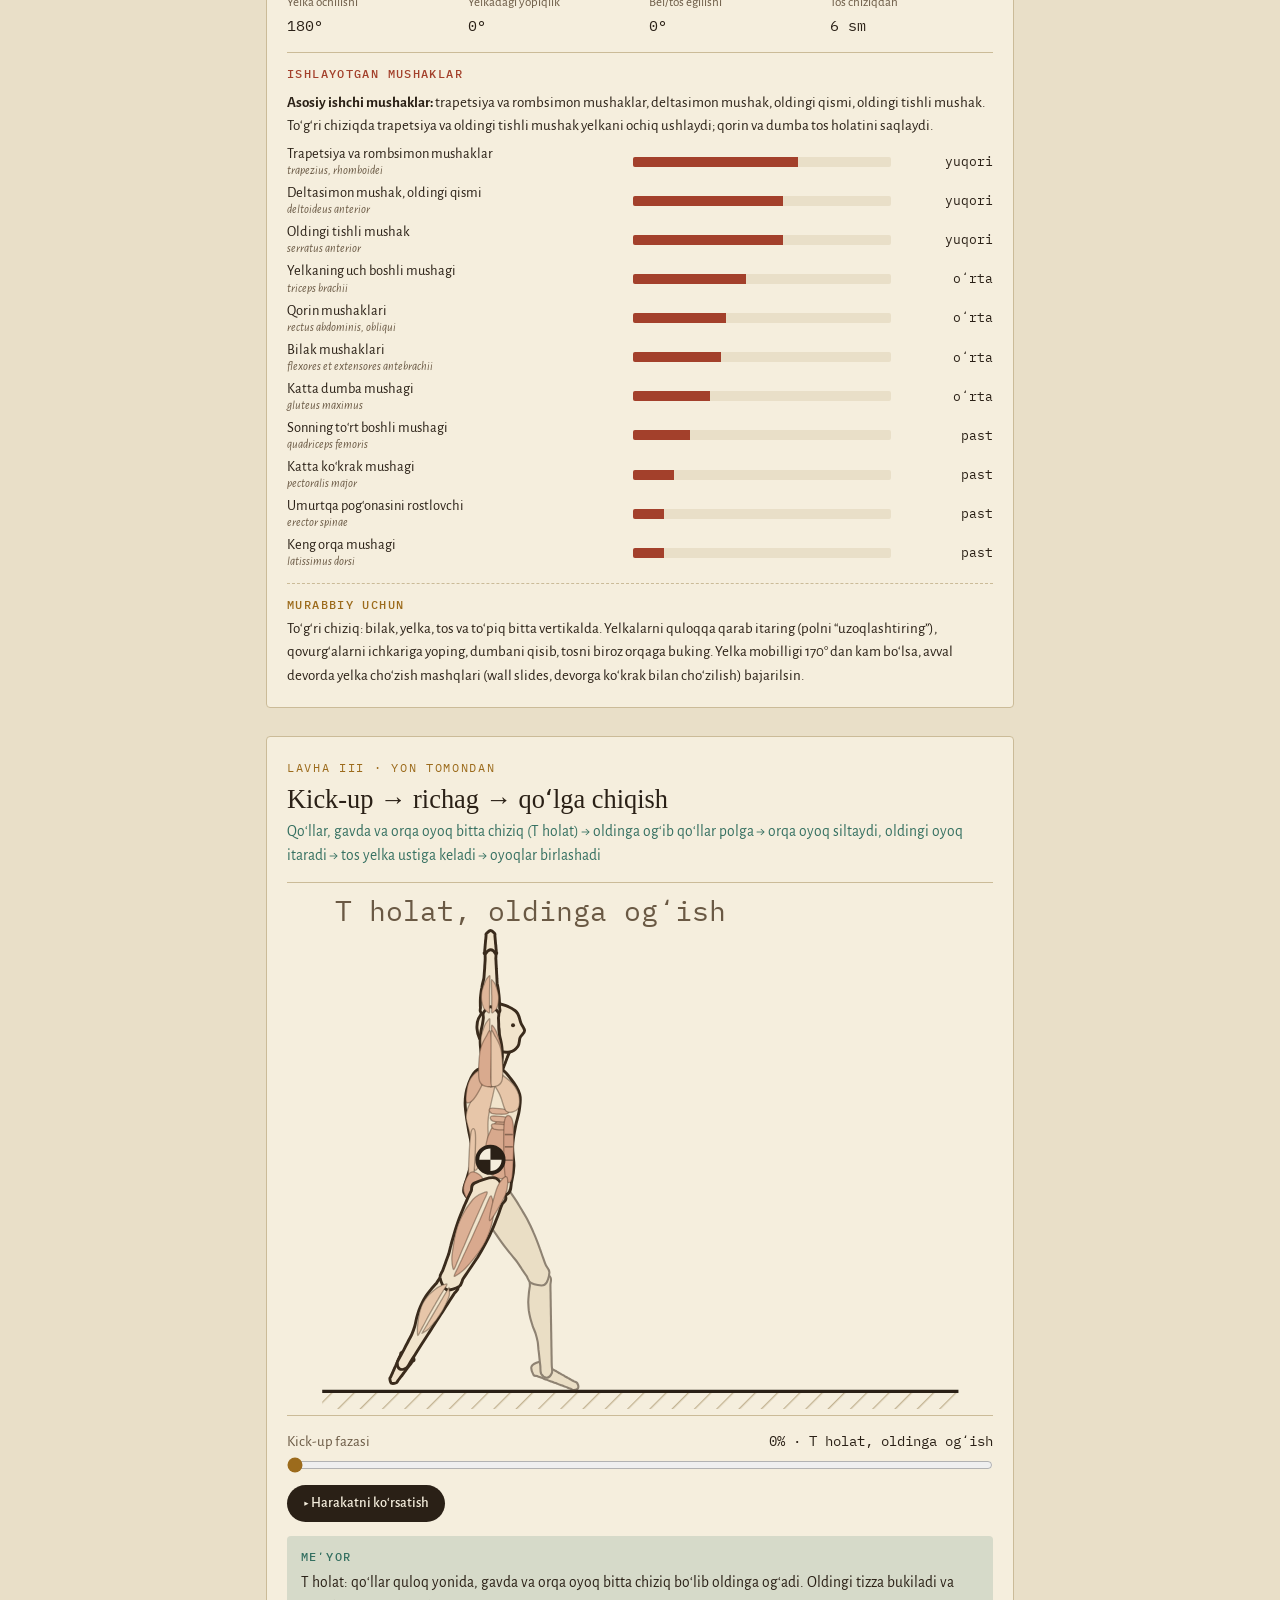
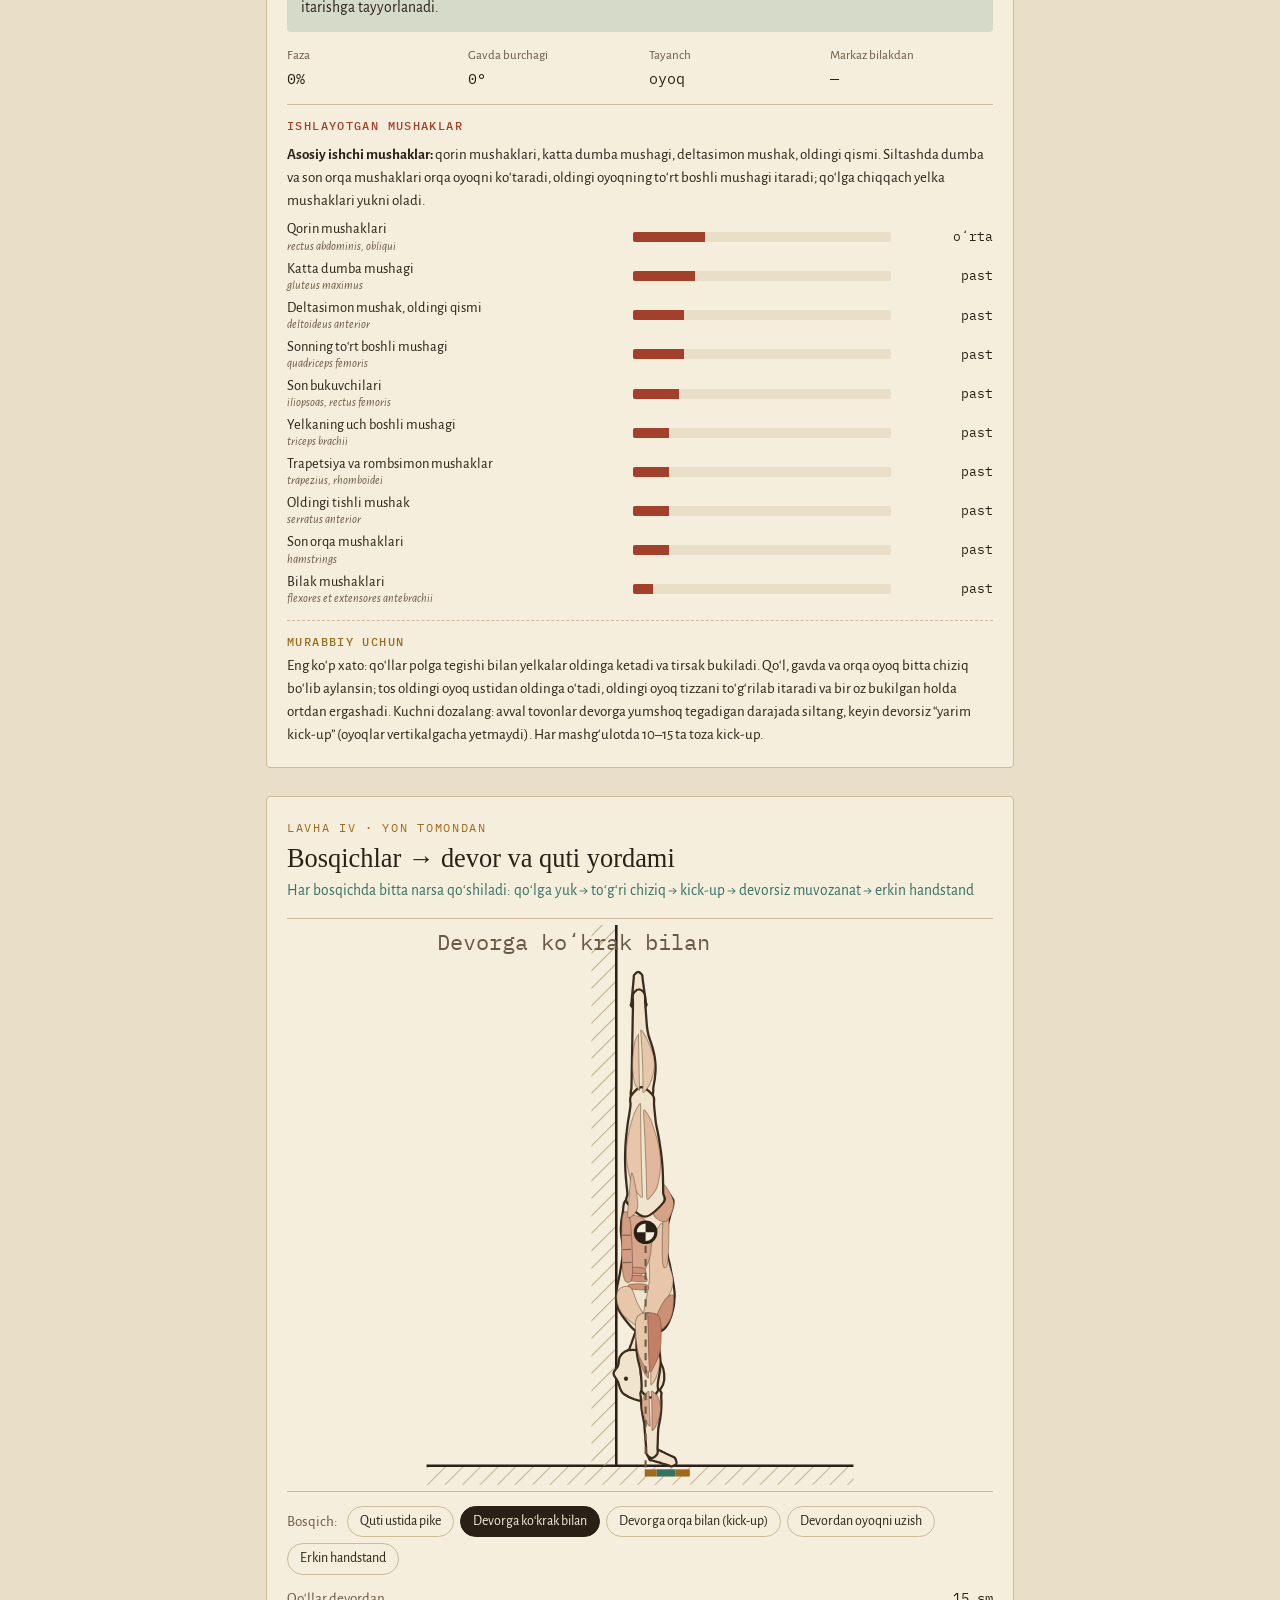
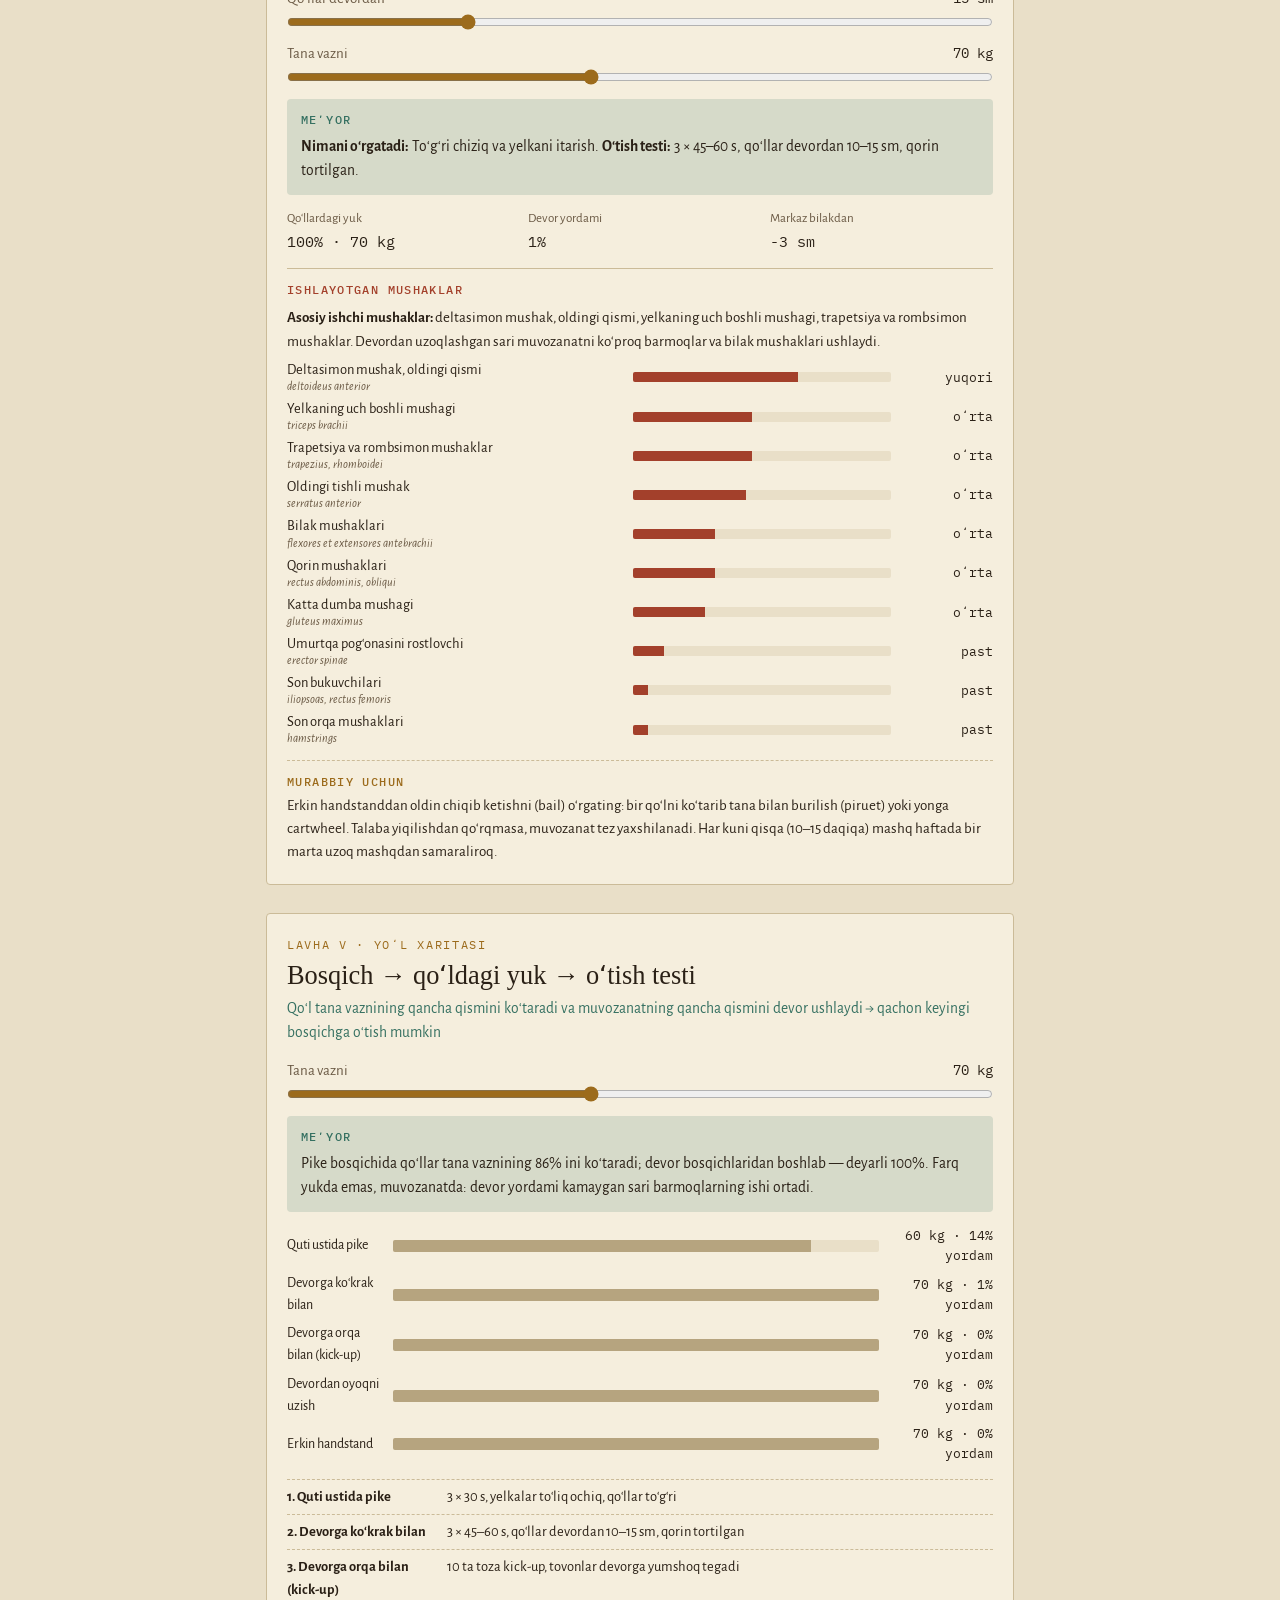
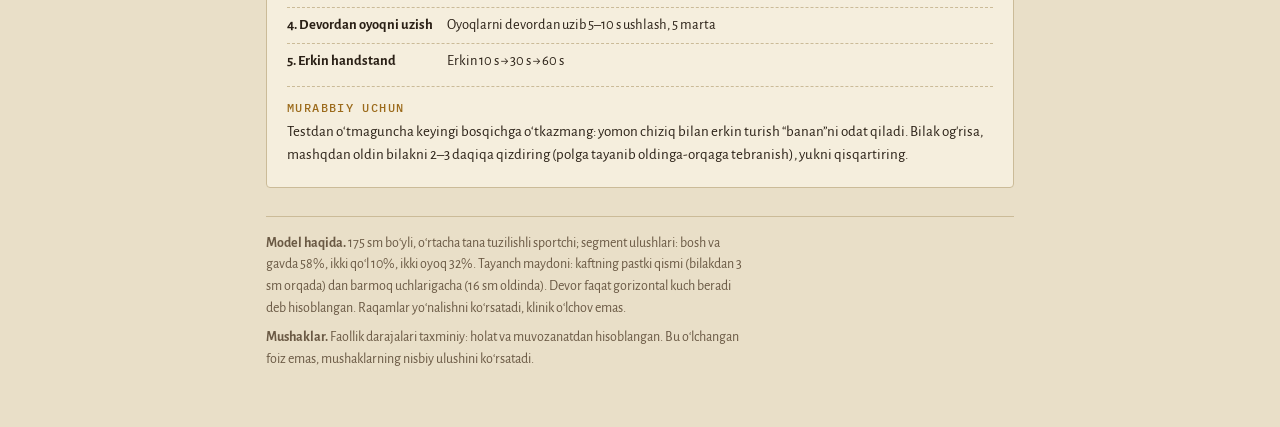
==== commit 68dc4786: "Handstand: anatomically constrained kick-up (hip flexion ≤120°, knees bend backward only) Co-Authore" ====
--- a/technique/handstand.html
+++ b/technique/handstand.html
@@ -185,7 +185,7 @@
     <h2>Kick-up → richag → qoʻlga chiqish</h2>
     <p class="chain">Qoʻllar, gavda va orqa oyoq bitta chiziq (T holat) → oldinga ogʻib qoʻllar polga → orqa oyoq siltaydi, oldingi oyoq itaradi → tos yelka ustiga keladi → oyoqlar birlashadi</p></div>
   <div class="fig"></div><div class="ctls"></div><div class="verdict"></div><dl class="reads"></dl><div class="musc"></div>
-  <p class="coach"><b>Murabbiy uchun</b>Eng koʻp xato: qoʻllar polga tegishi bilan yelkalar oldinga ketadi va tirsak bukiladi. Qoʻl, gavda va orqa oyoq bitta chiziq boʻlib aylansin. Kuchni dozalang: avval tovonlar devorga yumshoq tegadigan darajada siltang, keyin devorsiz “yarim kick-up” (oyoqlar vertikalgacha yetmaydi). Har mashgʻulotda 10–15 ta toza kick-up.</p>
+  <p class="coach"><b>Murabbiy uchun</b>Eng koʻp xato: qoʻllar polga tegishi bilan yelkalar oldinga ketadi va tirsak bukiladi. Qoʻl, gavda va orqa oyoq bitta chiziq boʻlib aylansin; tos oldingi oyoq ustidan oldinga oʻtadi, oldingi oyoq tizzani toʻgʻrilab itaradi va bir oz bukilgan holda ortdan ergashadi. Kuchni dozalang: avval tovonlar devorga yumshoq tegadigan darajada siltang, keyin devorsiz “yarim kick-up” (oyoqlar vertikalgacha yetmaydi). Har mashgʻulotda 10–15 ta toza kick-up.</p>
 </section>
 
 <section class="plate" id="lavha-4">
@@ -518,27 +518,32 @@
   return Object.assign(pose((lo+hi)/2),{th,tau,e});
 }
 /* ---------- III · kick-up (s: 0 standing lunge → 1 handstand) ---------- */
-const PSI_L=135, F={x:-0.50,y:0.08};
+// Solved in joint angles with human limits: push-leg hip flexion ≤ ~120°, knees only bend backward.
+// The hips travel forward over the front foot while the arm–trunk–kick-leg line tips; at hand contact the
+// push foot is ~45 cm behind the hips, then it pushes off as the leg straightens and trails into the line.
+const PSI_L=128, HIP_C=add(W,dirDeg(PSI_L+180),ARM+TR), F={x:HIP_C.x-0.46,y:0.08}, H0={x:F.x-0.25,y:F.y+0.82};
+function legJ(H,u,hf,kf){ // body-relative leg: hf = hip flexion (+ toward the chest), kf = knee flexion (− = shank toward the back)
+  const a=ang({x:-u.x,y:-u.y}), fr=frontOf(u), sg=(dirDeg(a+90).x*fr.x+dirDeg(a+90).y*fr.y)>0?1:-1;
+  const td=dirDeg(a+sg*hf), sd=dirDeg(a+sg*(hf+kf)), K=add(H,td,TH), An=add(K,sd,SH); return {H,K,An,toe:add(An,sd,0.08)}; }
+function plantedLeg(H){ const K=ik2(H,F,TH,SH,c=>c.x); return {H,K,An:F,toe:{x:F.x+0.13,y:0.02}}; }
+function jointsOf(H,u,L){ const a=ang({x:-u.x,y:-u.y}), fr=frontOf(u), sg=(dirDeg(a+90).x*fr.x+dirDeg(a+90).y*fr.y)>0?1:-1;
+  const wrap=x=>((x+540)%360)-180, ta=ang(sub(L.K,L.H)), sa=ang(sub(L.An,L.K)); return {hf:wrap(ta-a)*sg, kf:wrap(sa-ta)*sg}; }
+function phaseB(s){ const t=sstep(clamp((s-0.35)/0.45,0,1)), psi=PSI_L+(180-PSI_L)*t, u=dirDeg(psi);
+  const Sh=add(W,{x:-u.x,y:-u.y},ARM), H=add(Sh,{x:-u.x,y:-u.y},TR); return {psi,u,Sh,H}; }
+const LIFT=(()=>{ for(let s=0.35;s<0.8;s+=0.0025){ const q=phaseB(s); if(len(sub(F,q.H))>TH+SH-0.006){ const j=jointsOf(q.H,q.u,plantedLeg(q.H)); return {s,hf:j.hf,kf:j.kf}; } } return {s:0.5,hf:110,kf:-45}; })();
 function kick(s){
-  let psi,H,hand,Wr,L,L2,planted;
-  const front=(Hh,flexK)=>{ // front (push) leg with the foot on the floor
-    const K=ik2(Hh,F,TH,SH,c=>c.x); return {H:Hh,K,An:F,toe:{x:F.x+0.13,y:0.02}}; };
-  if(s<0.35){ const t=sstep(s/0.35); psi=PSI_L*t; const u=dirDeg(psi);
-    H=add(F,{x:-0.10-0.15*t,y:0.86-0.14*t}); const Sh=add(H,u,TR); Wr=add(Sh,u,ARM);
-    const k=clamp((0.30-Wr.y)/0.25,0,1); hand=add(Wr,dirDeg(psi+(111-psi)*k),0.09+0.005*k);
-    L2=front(H); L=legLine(H,dirDeg(psi+180+20*(1-t)),4*(1-t),1); planted=true;
-    return {s,psi,Sh,H,Wr,hand,L,L2,planted:true,com:comOf(Sh,H,Wr,[L,L2])};
+  if(s<0.35){ const t=sstep(s/0.35), psi=PSI_L*t, u=dirDeg(psi);
+    const H={x:H0.x+(HIP_C.x-H0.x)*t, y:H0.y+(HIP_C.y-H0.y)*t-0.05*Math.sin(Math.PI*t)};
+    const Sh=add(H,u,TR), Wr=add(Sh,u,ARM), k=clamp((0.30-Wr.y)/0.25,0,1), hand=add(Wr,dirDeg(psi+(111-psi)*k),0.09+0.005*k);
+    const L=legJ(H,u,-24*(1-t),-6*(1-t)), P=plantedLeg(H);   // kick leg: from 24° behind (lunge) into line with the trunk
+    return {s,psi,Sh,H,Wr,hand,L,L2:P,planted:true,com:comOf(Sh,H,Wr,[L,P])};
   }
-  const t=(s-0.35)/0.45, e=sstep(clamp(t,0,1)); psi=PSI_L+(180-PSI_L)*e; const u=dirDeg(psi);
-  Wr=W; const Sh=add(W,{x:-u.x,y:-u.y},ARM); H=add(Sh,{x:-u.x,y:-u.y},TR);
-  const lead=s<0.8?14*Math.sin(Math.PI*e):0; L=legLine(H,dirDeg(psi+180+lead));
-  // push leg: foot stays down for the first 15% of the swing, then trails and straightens
-  const tf=clamp(t/0.15,0,1); let P;
-  if(t<0.15){ P=front(H); planted=true; }
-  else { const P0=front(add(W,dirDeg(PSI_L+180),ARM+TR)); // geometry at hand contact
-    const a0=ang(sub(P0.K,P0.H)), k0=ang(sub(P0.An,P0.K))-a0, g=sstep(clamp((t-0.15)/0.6,0,1));
-    const a=a0+(psi+180+lead*0.3-a0)*g, kf=k0*(1-g); P=legLine(H,dirDeg(a),kf,1); planted=false; }
-  return {s,psi,Sh,H,Wr,hand:HANDF,L,L2:P,planted,com:comOf(Sh,H,Wr,[L,P])};
+  const {psi,u,Sh,H}=phaseB(s), lead=s<0.8?12*Math.sin(Math.PI*clamp((s-0.35)/0.45,0,1)):0;
+  const L=legJ(H,u,-lead,0);                                      // kick leg leads with slight hip extension
+  let P,planted=false;
+  if(s<LIFT.s){ P=plantedLeg(H); planted=true; }
+  else { const g=sstep(clamp((s-LIFT.s)/(0.78-LIFT.s),0,1)); P=legJ(H,u,LIFT.hf*(1-g),LIFT.kf*(1-g)-22*Math.sin(Math.PI*g)); } // trailing leg bends a little, then joins
+  return {s,psi,Sh,H,Wr:W,hand:HANDF,L,L2:P,planted,com:comOf(Sh,H,W,[L,P])};
 }
 /* ---------- IV · progression stages ---------- */
 const ST={pike:'Quti ustida pike',chest:'Devorga koʻkrak bilan',back:'Devorga orqa bilan (kick-up)',toe:'Devordan oyoqni uzish',free:'Erkin handstand'};
@@ -627,7 +632,7 @@
     renderMusc(el.mu,act('line',m,p),m.e>12?'Banan holatda bel mushaklari yukni oladi, qorin va dumba boʻshashadi.':'Toʻgʻri chiziqda trapetsiya va oldingi tishli mushak yelkani ochiq ushlaydi; qorin va dumba tos holatini saqlaydi.');}});
 // III
 mount('lavha-3',{s:0},{controls:['s'],play:'s',cycle:3.4,
-  model:p=>kick(p.s/100), draw:(m,p)=>scene({SC:200,x0:-1.6,x1:0.95,y0:-0.08,y1:2.25,ground:0,maxH:520,label:'Kick-up',fig:figOf(m,act('kick',m,p)),
+  model:p=>kick(p.s/100), draw:(m,p)=>scene({SC:170,x0:-2.3,x1:0.55,y0:-0.08,y1:2.25,ground:0,maxH:520,label:'Kick-up',fig:figOf(m,act('kick',m,p)),
     over:(X,Y)=>comMark(X,Y,m.com)+`<text class="lbl" x="10" y="24">${CT.s.fmt(p.s).split('· ')[1]}</text>`}),
   report(m,p,el){const s=m.s; let t,lvl='ok';
     if(s<0.3) t='T holat: qoʻllar quloq yonida, gavda va orqa oyoq bitta chiziq boʻlib oldinga ogʻadi. Oldingi tizza bukiladi va itarishga tayyorlanadi.';
